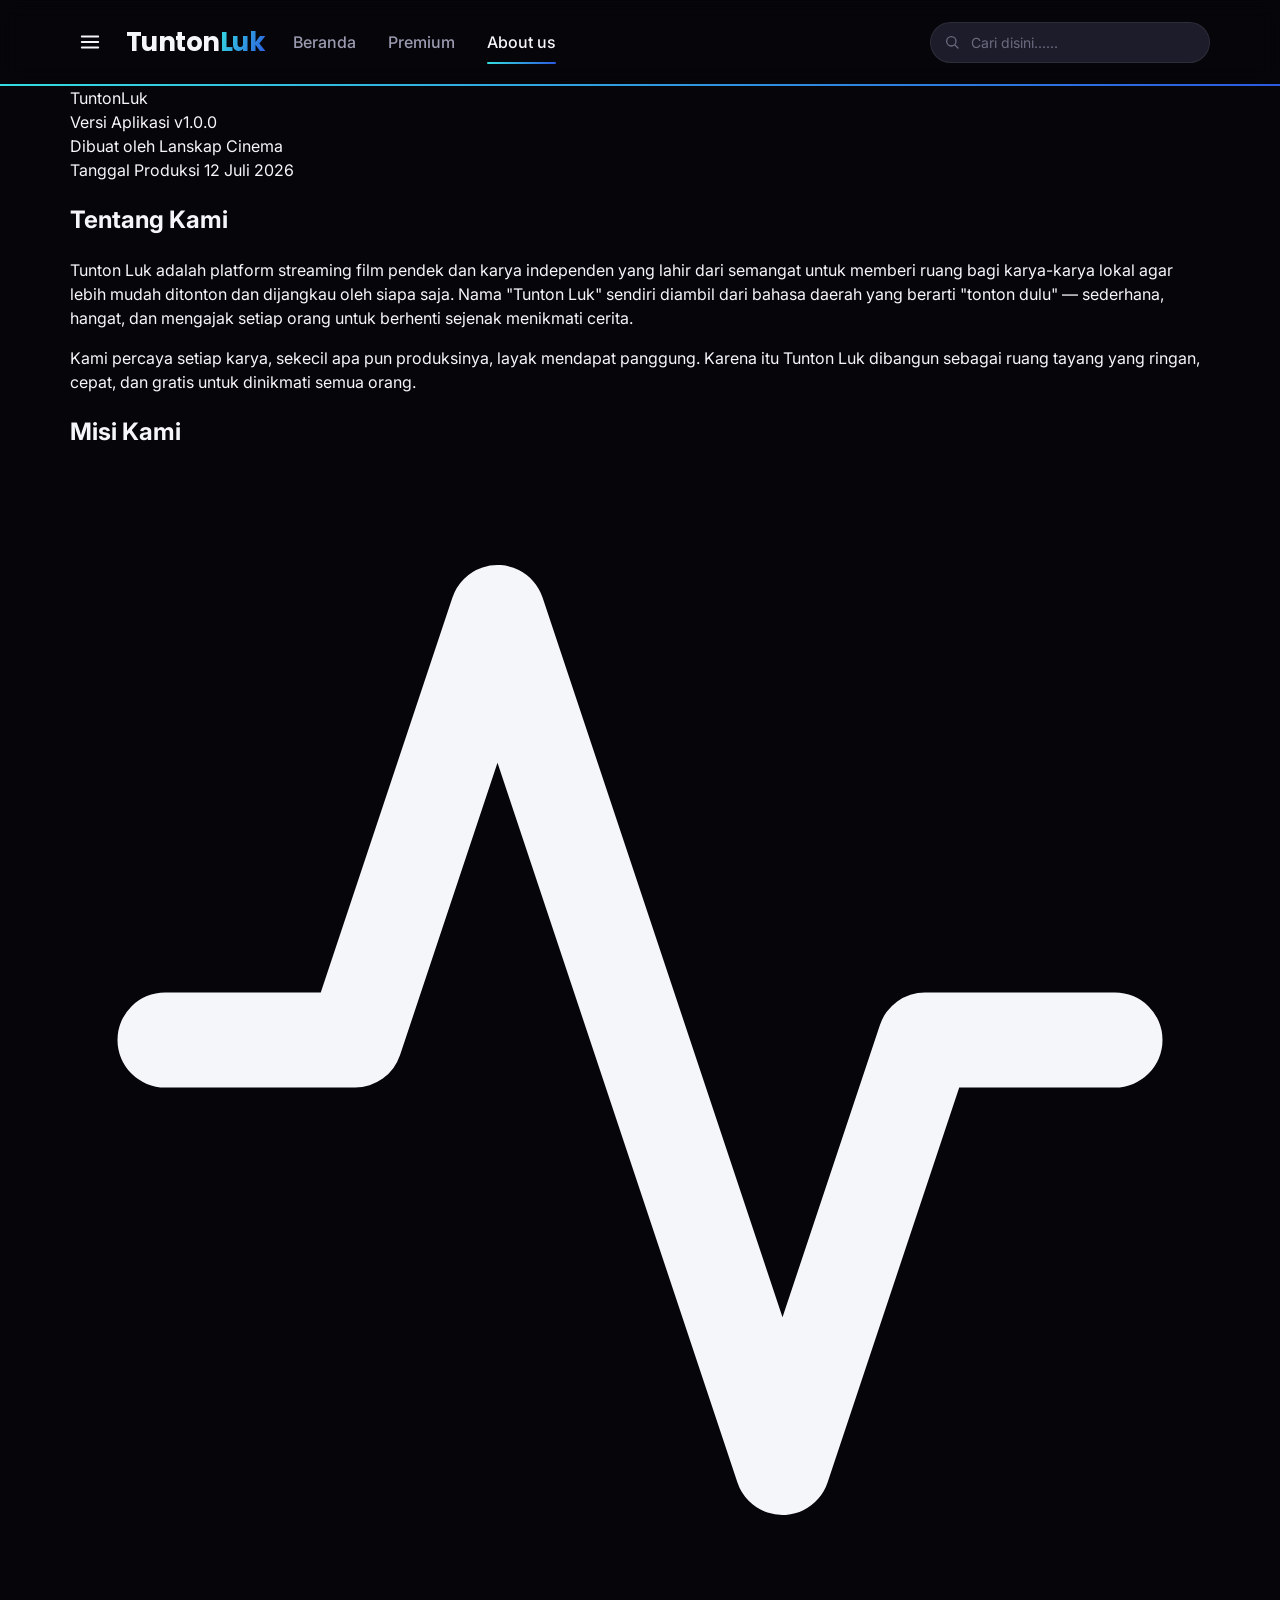
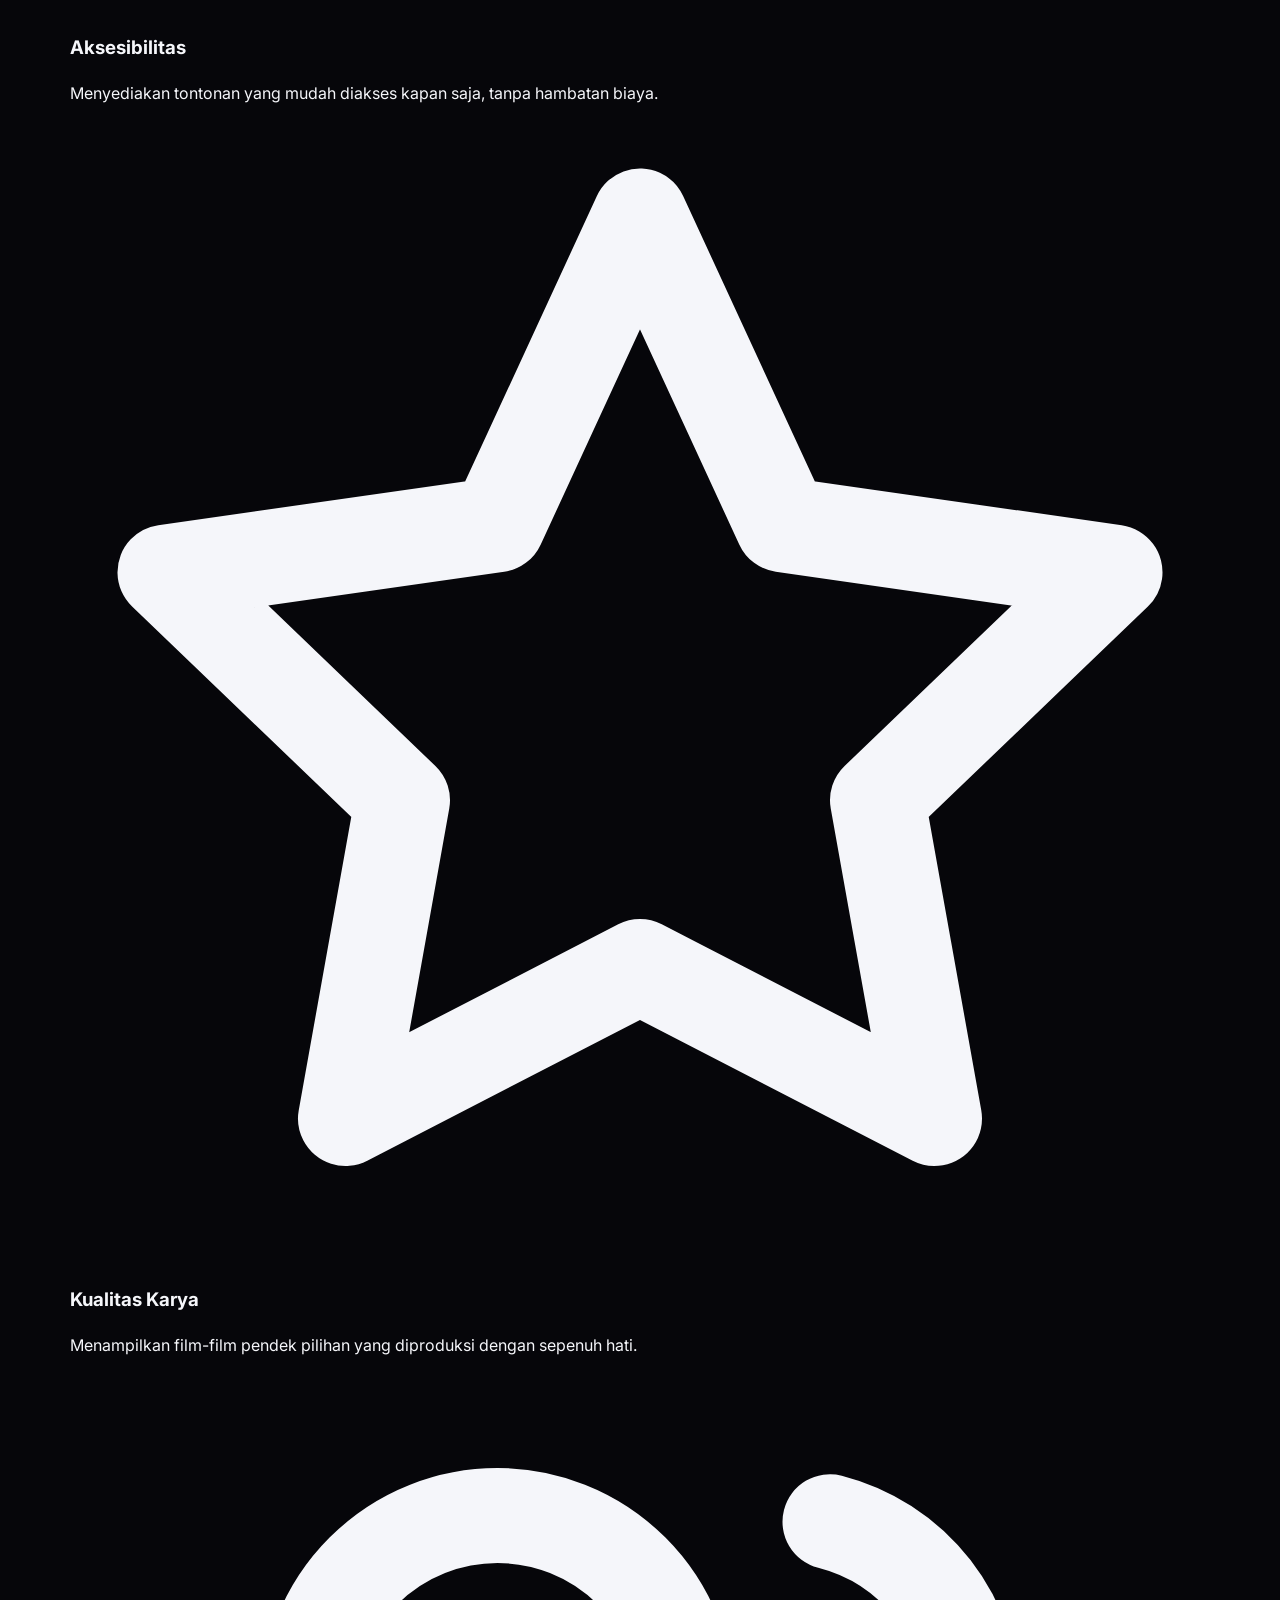
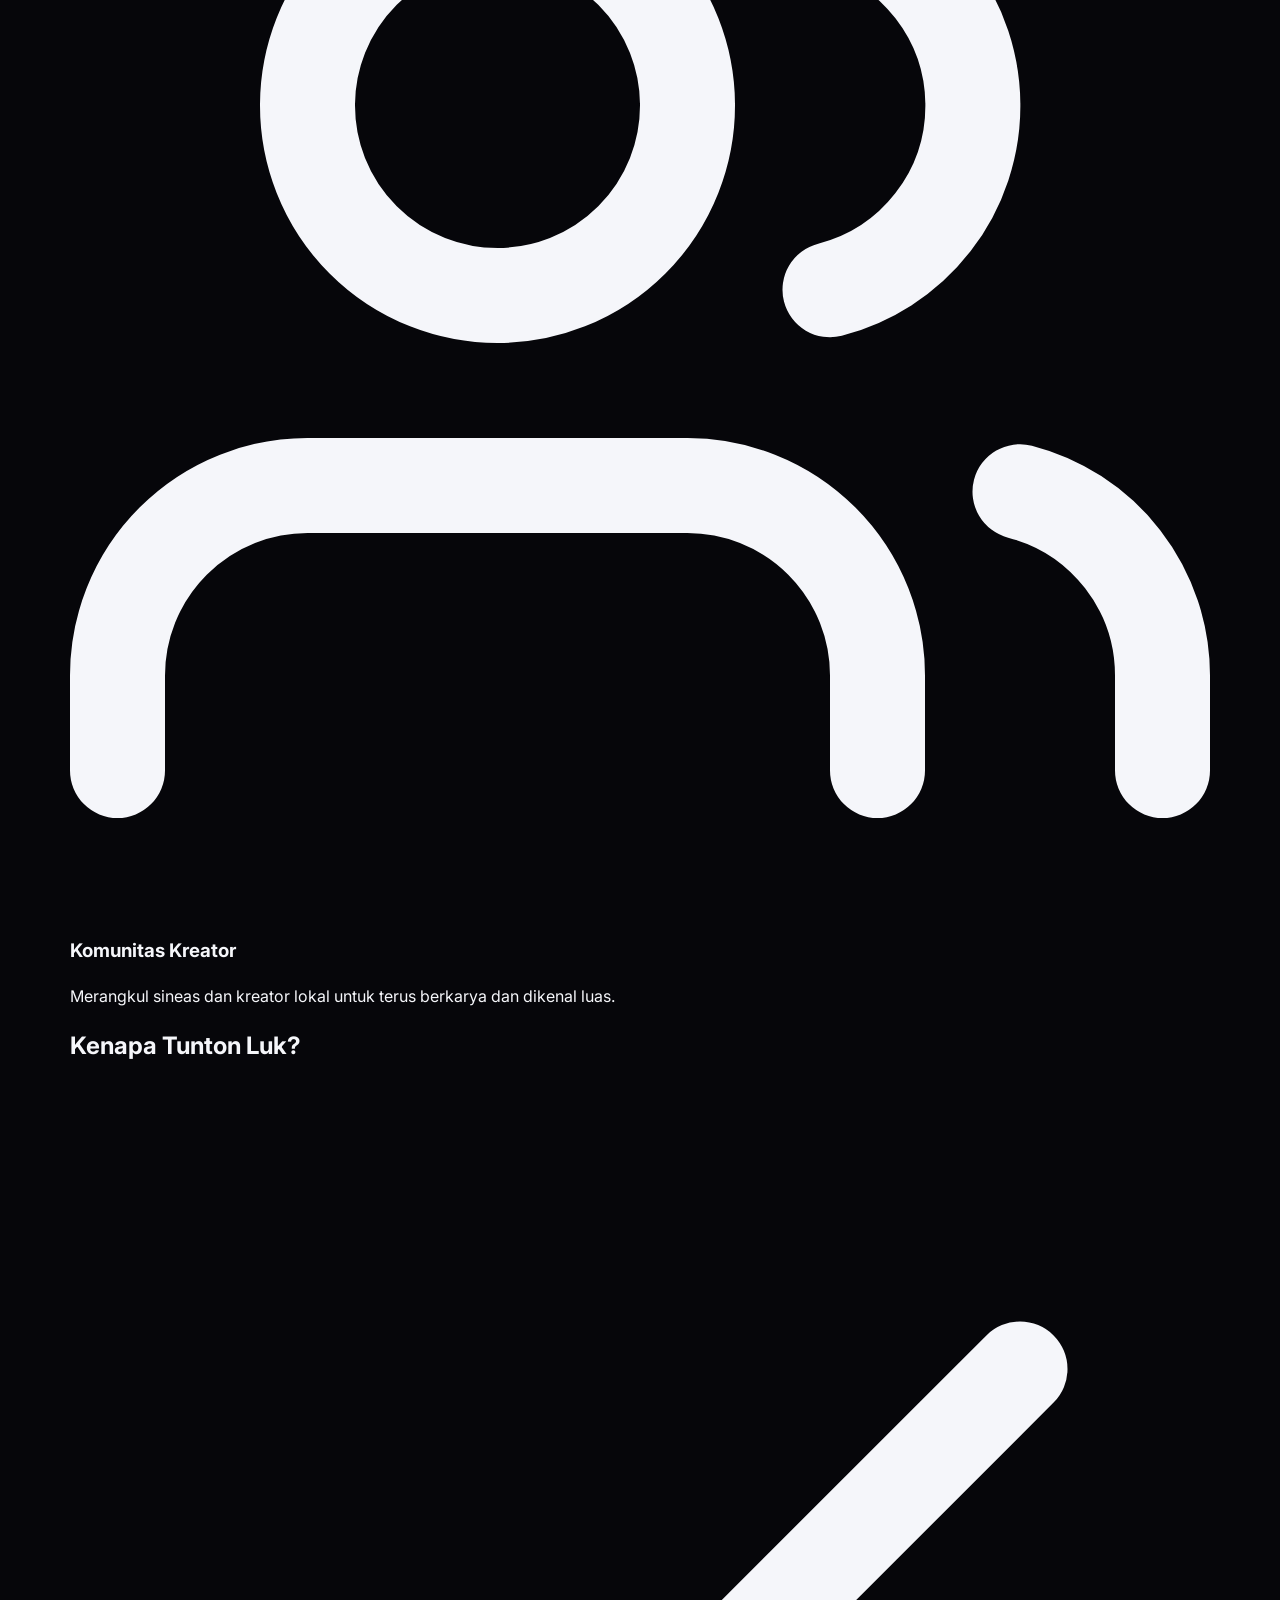
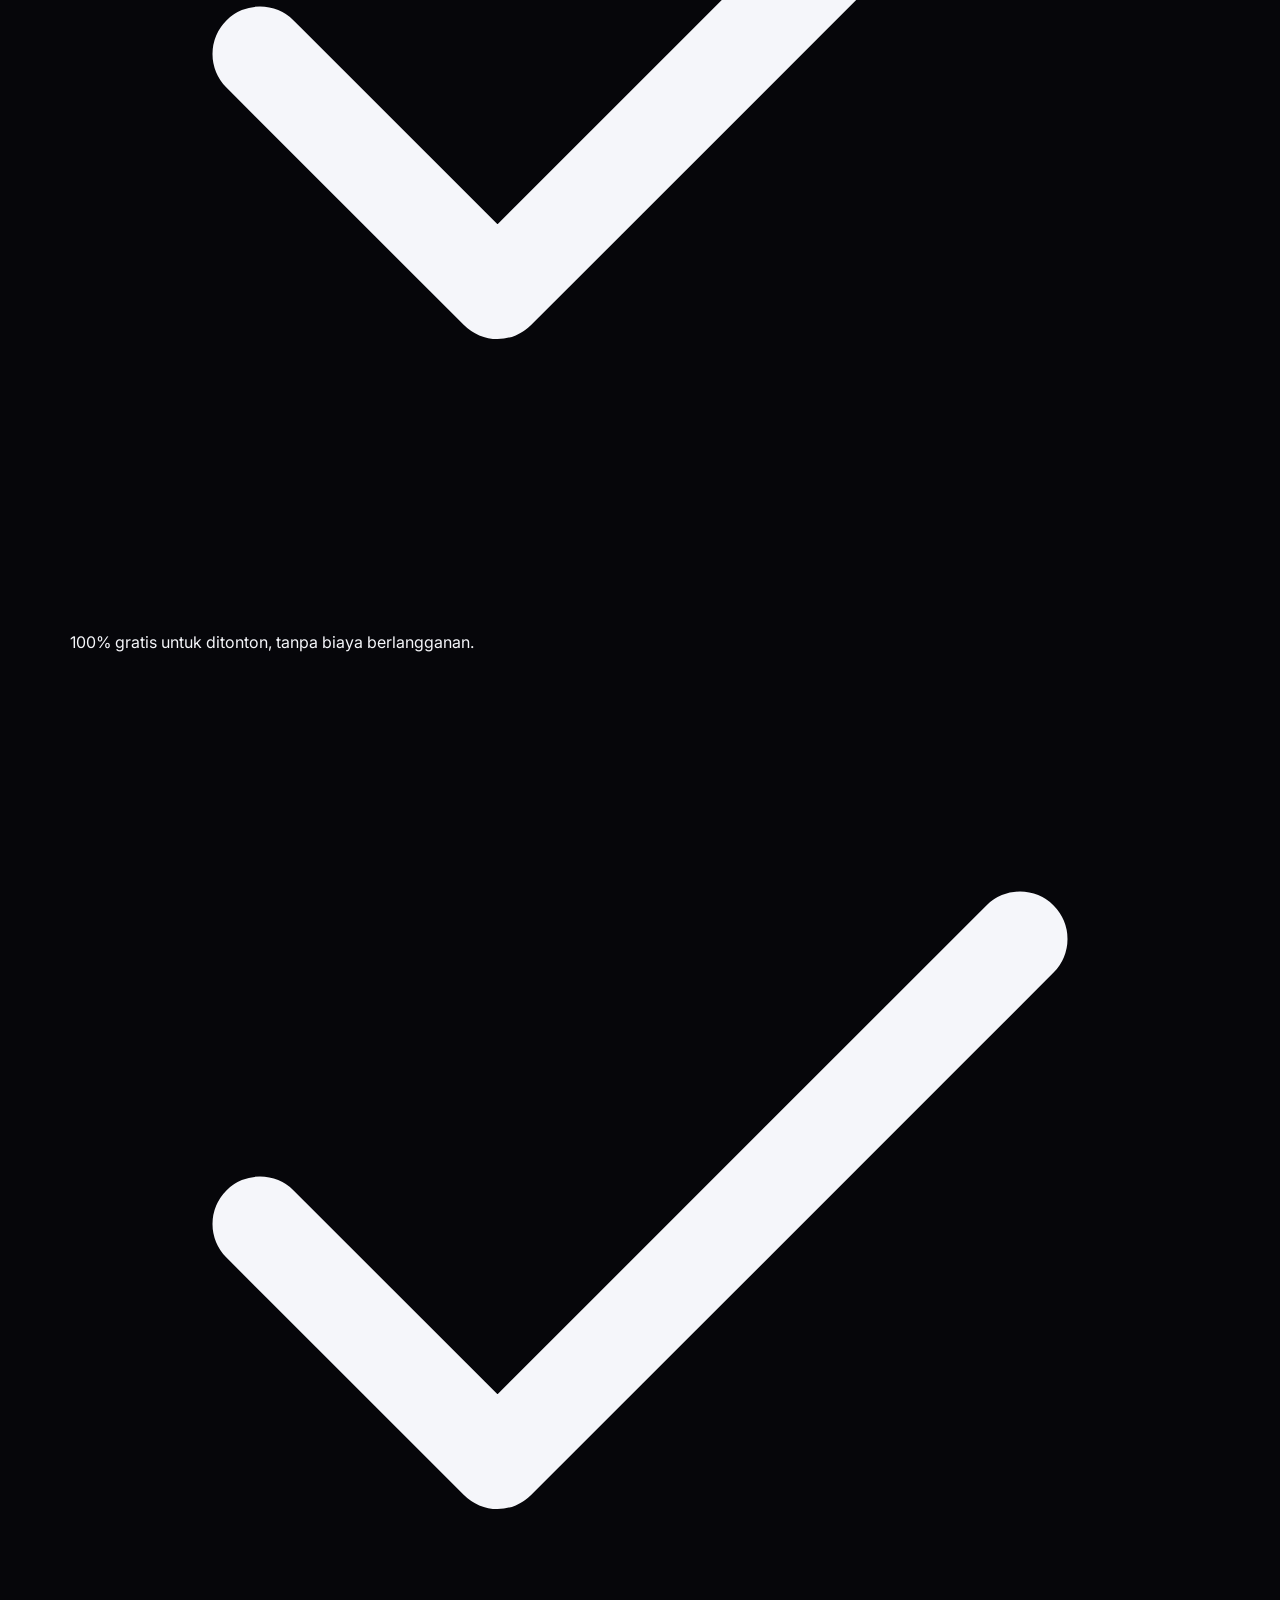
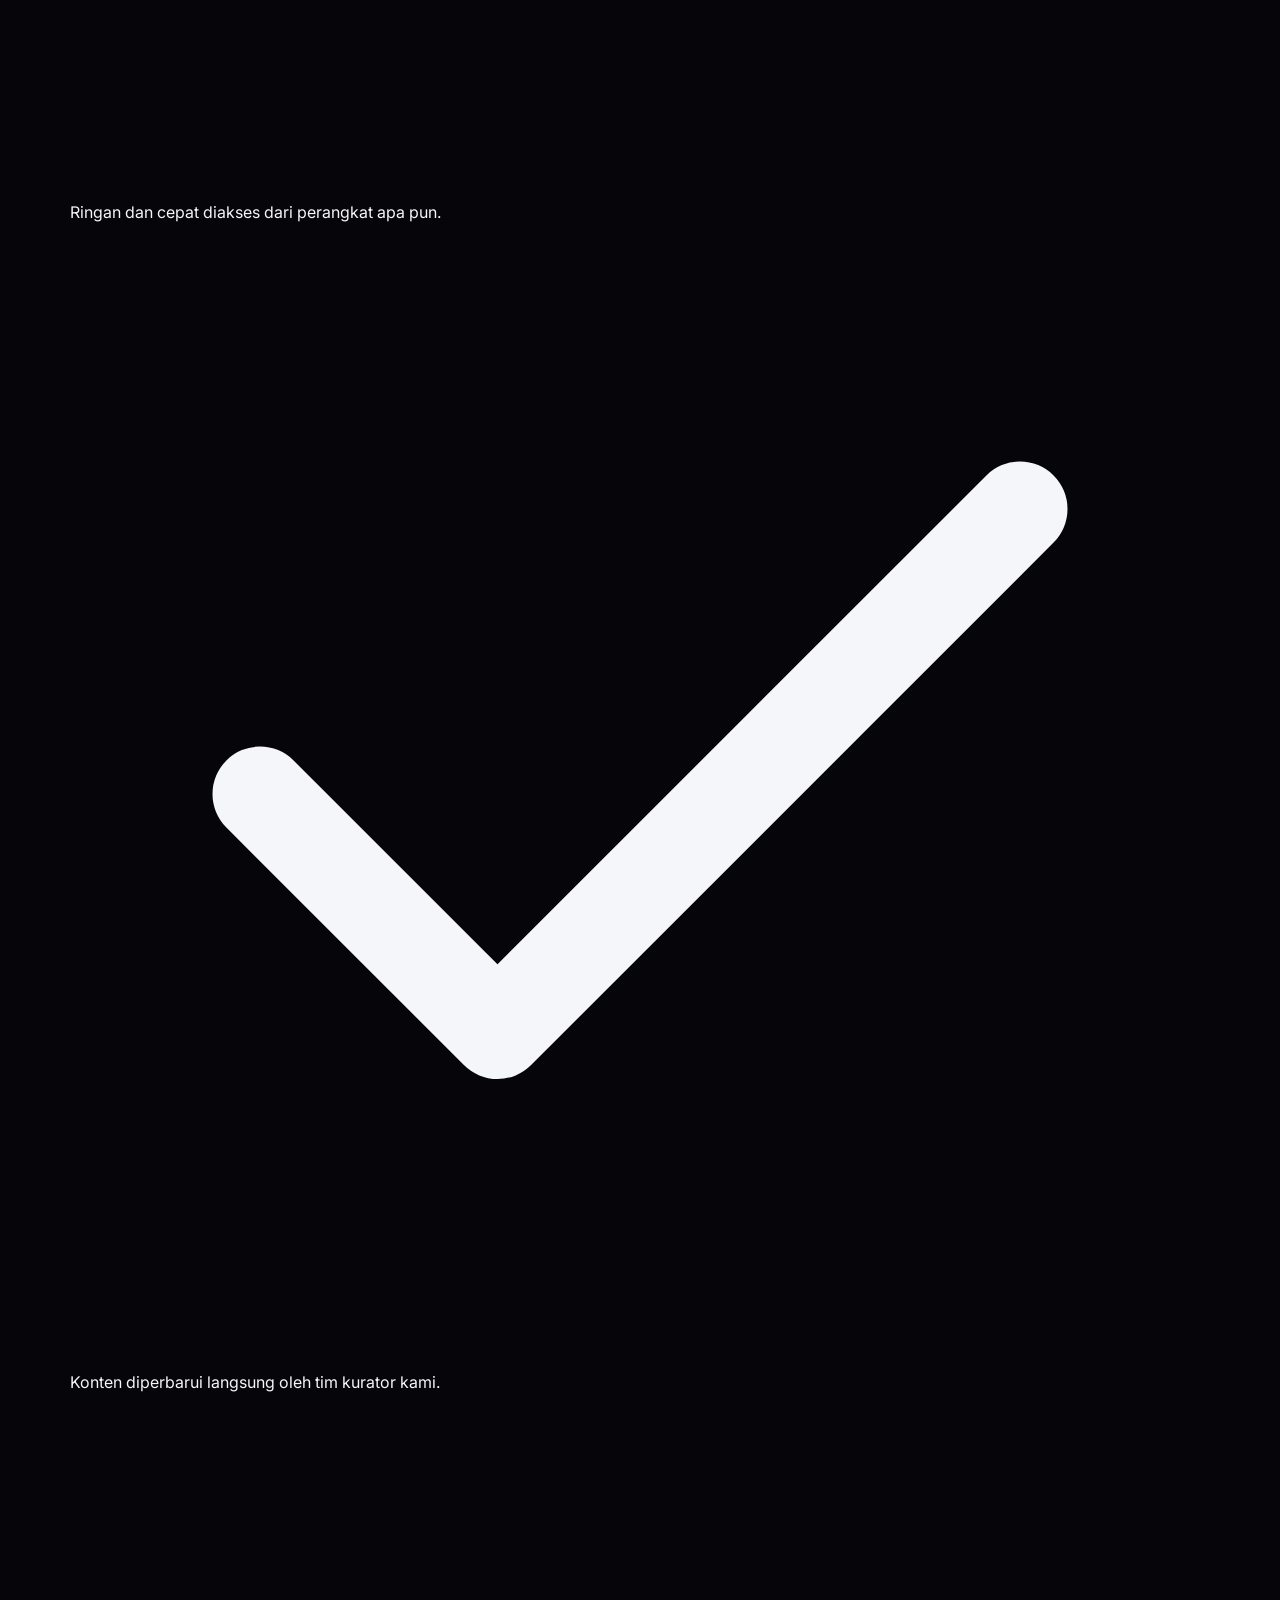
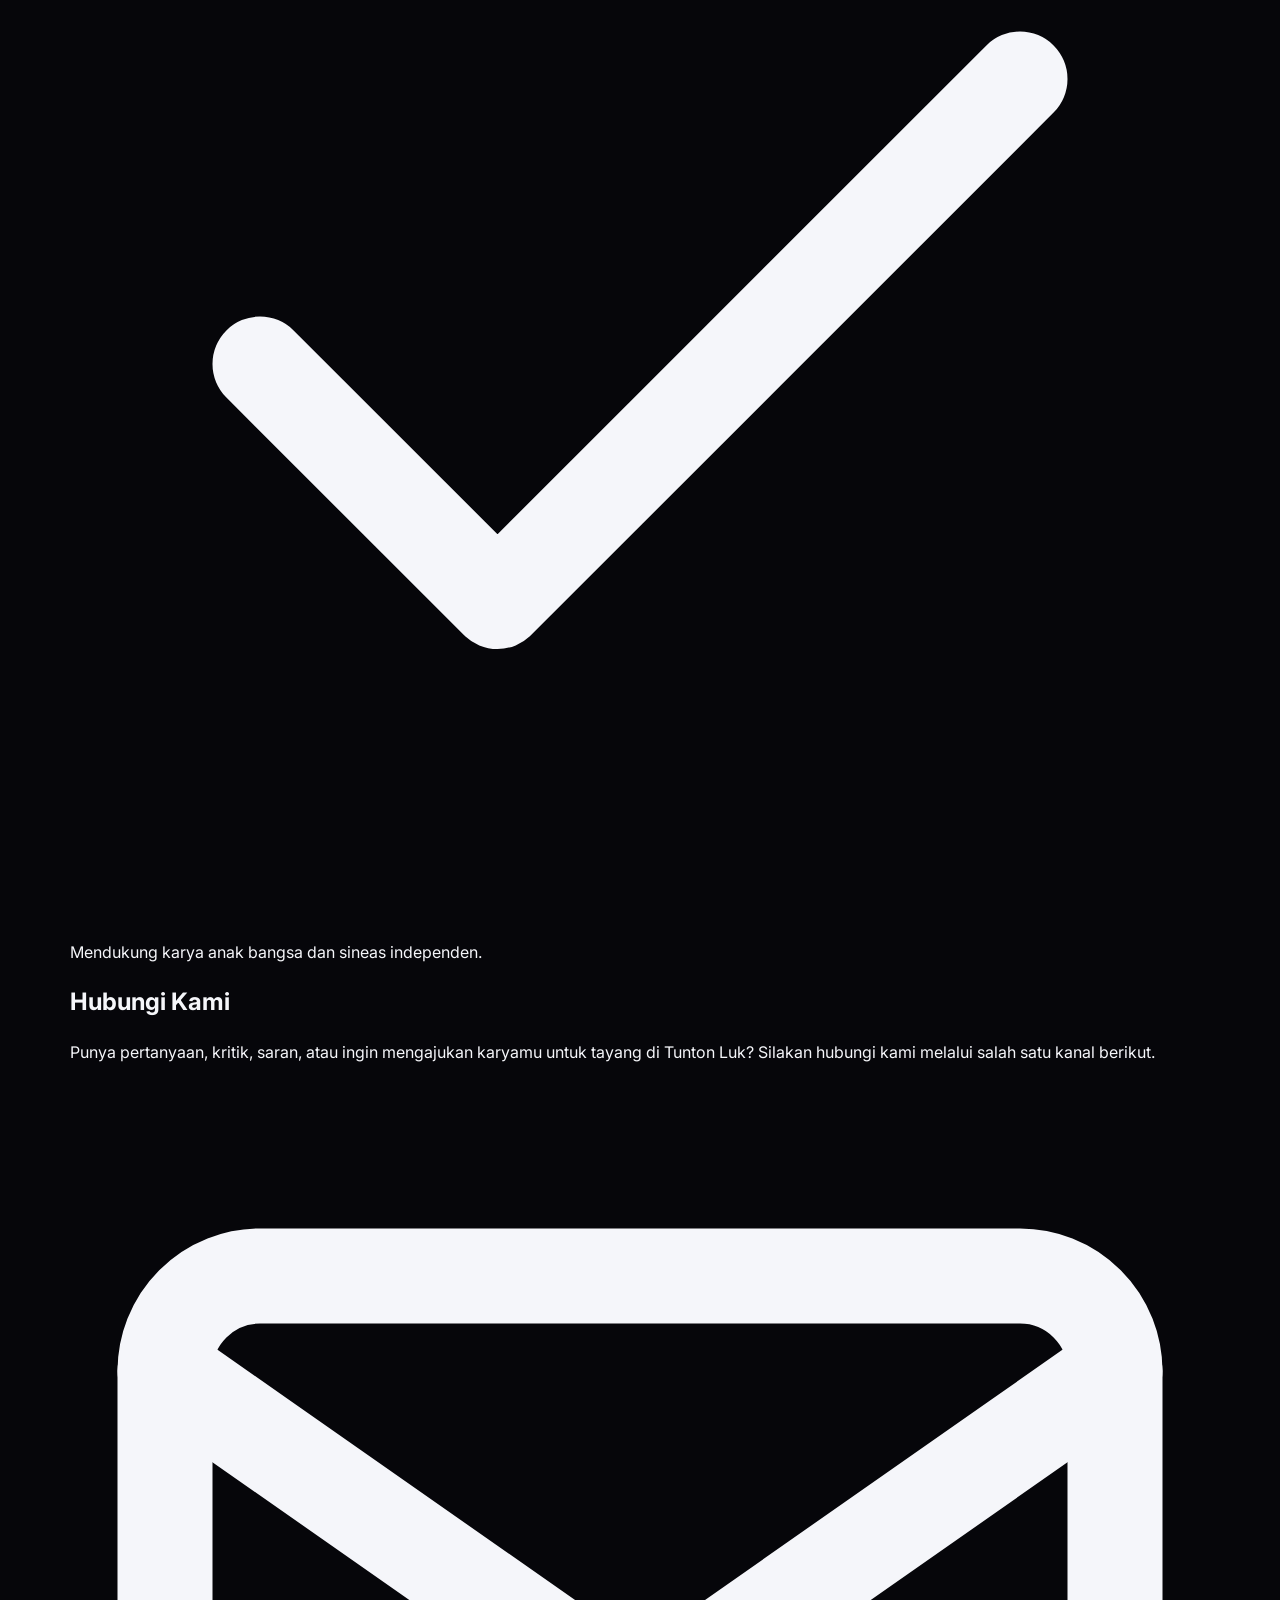
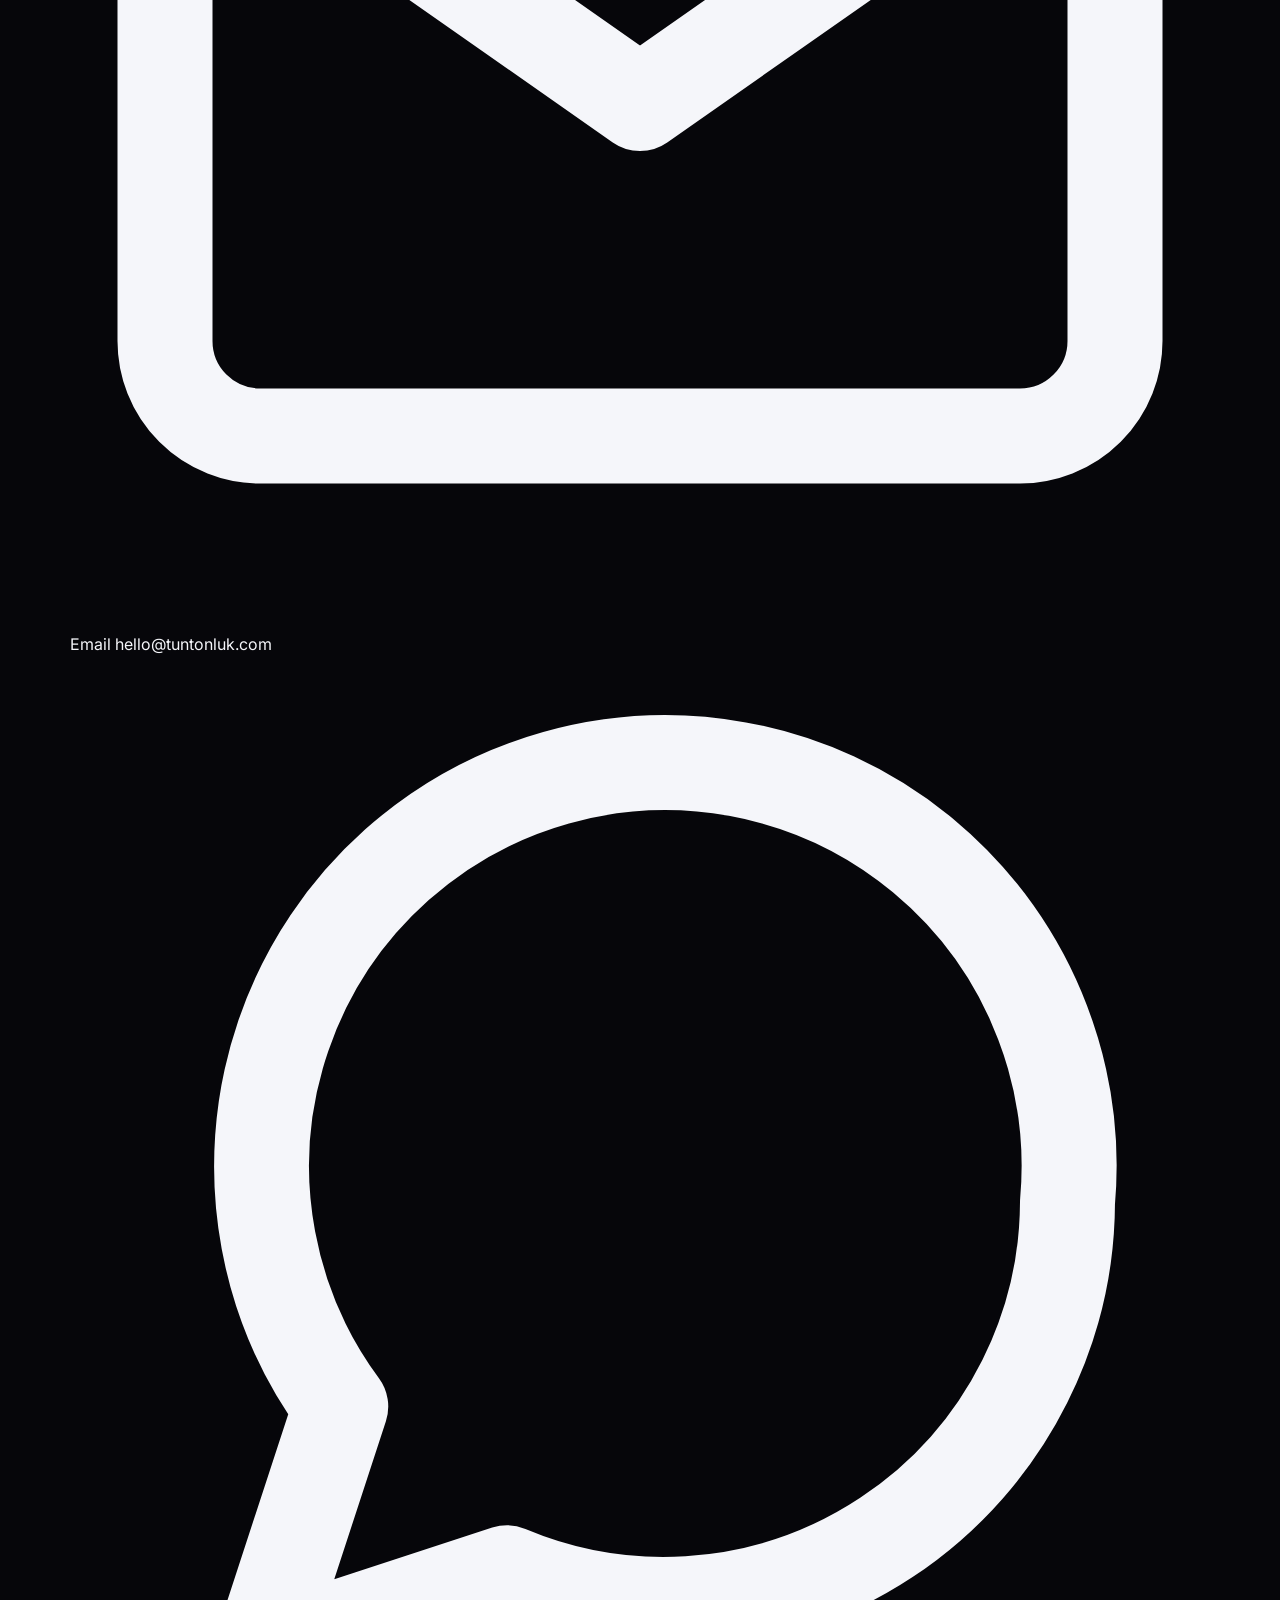
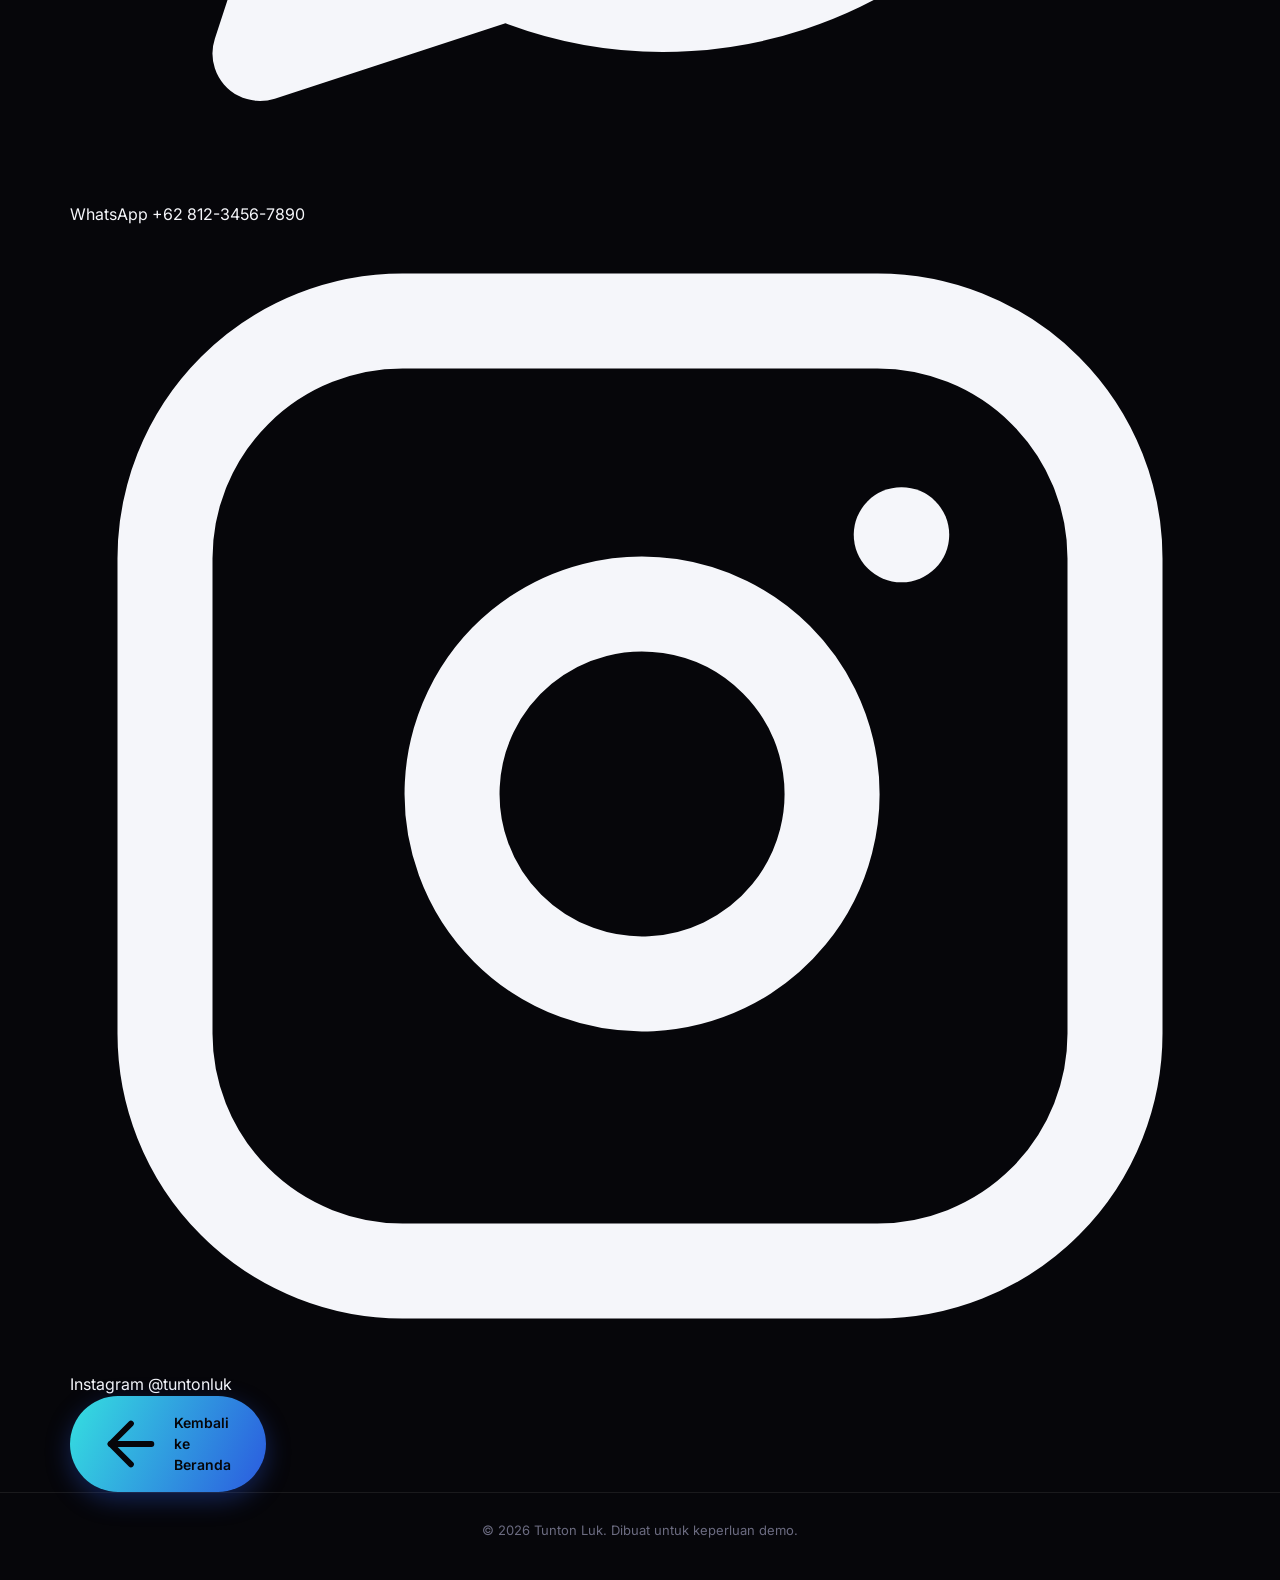
==== about.html @ 817d6cea "Create about.html" ====
<!DOCTYPE html>
<html lang="id">
<head>
<meta charset="UTF-8" />
<meta name="viewport" content="width=device-width, initial-scale=1.0" />
<title>About Us — Tunton Luk</title>
<meta name="description" content="Tunton Luk, platform streaming film. Tonton film favoritmu kapan saja." />
<link rel="preconnect" href="https://fonts.googleapis.com">
<link href="https://fonts.googleapis.com/css2?family=Poppins:wght@600;700;800&family=Inter:wght@400;500;600&display=swap" rel="stylesheet">
<link rel="stylesheet" href="css/style.css" />
</head>
<body>

  <!-- ===================== HEADER ===================== -->
  <header class="site-header">
    <div class="container header-inner">
      <button class="hamburger-btn" id="hamburgerBtn" aria-label="Buka menu">
        <svg viewBox="0 0 24 24" fill="none" stroke="currentColor" stroke-width="2" stroke-linecap="round"><line x1="3" y1="6" x2="21" y2="6"/><line x1="3" y1="12" x2="21" y2="12"/><line x1="3" y1="18" x2="21" y2="18"/></svg>
      </button>

      <a href="index.html" class="logo">Tunton<span class="accent">Luk</span></a>

      <nav class="nav-desktop">
        <a href="index.html">Beranda</a>
        <a href="#">Premium</a>
        <a href="about.html" class="active">About us</a>
      </nav>

      <div class="search-desktop">
        <div class="search-box">
          <svg viewBox="0 0 24 24" fill="none" stroke="currentColor" stroke-width="2" stroke-linecap="round" stroke-linejoin="round"><circle cx="11" cy="11" r="7"/><line x1="21" y1="21" x2="16.65" y2="16.65"/></svg>
          <input type="text" id="searchDesktop" placeholder="Cari disini......" />
        </div>
      </div>
    </div>
  </header>

  <!-- ===================== DRAWER MENU ===================== -->
  <div class="drawer-overlay" id="drawerOverlay"></div>
  <aside class="drawer" id="drawer">
    <div class="drawer-header">
      <span class="logo">Tunton<span class="accent">Luk</span></span>
      <button class="drawer-close" id="drawerClose" aria-label="Tutup menu">
        <svg viewBox="0 0 24 24" fill="none" stroke="currentColor" stroke-width="2" stroke-linecap="round"><line x1="18" y1="6" x2="6" y2="18"/><line x1="6" y1="6" x2="18" y2="18"/></svg>
      </button>
    </div>
    <nav>
      <a href="index.html">
        <svg viewBox="0 0 24 24" fill="none" stroke="currentColor" stroke-width="2" stroke-linecap="round" stroke-linejoin="round"><path d="M3 9.5 12 3l9 6.5"/><path d="M5 10v10h14V10"/></svg>
        Beranda
      </a>
      <a href="#">
        <svg viewBox="0 0 24 24" fill="none" stroke="currentColor" stroke-width="2" stroke-linecap="round" stroke-linejoin="round"><path d="M12 2 15 8 22 9 17 14 18 21 12 17.5 6 21 7 14 2 9 9 8 12 2Z"/></svg>
        Premium
      </a>
      <a href="about.html" class="active">
        <svg viewBox="0 0 24 24" fill="none" stroke="currentColor" stroke-width="2" stroke-linecap="round" stroke-linejoin="round"><circle cx="12" cy="12" r="9"/><line x1="12" y1="16" x2="12" y2="11"/><line x1="12" y1="8" x2="12" y2="8"/></svg>
        About us
      </a>
    </nav>
    <div class="drawer-divider"></div>
    <nav>
      <a href="admin.html" class="admin-link">
        <svg viewBox="0 0 24 24" fill="none" stroke="currentColor" stroke-width="2" stroke-linecap="round" stroke-linejoin="round"><circle cx="12" cy="12" r="3"/><path d="M19.4 15a1.65 1.65 0 0 0 .33 1.82l.06.06a2 2 0 1 1-2.83 2.83l-.06-.06a1.65 1.65 0 0 0-1.82-.33 1.65 1.65 0 0 0-1 1.51V21a2 2 0 1 1-4 0v-.09A1.65 1.65 0 0 0 9 19.4a1.65 1.65 0 0 0-1.82.33l-.06.06a2 2 0 1 1-2.83-2.83l.06-.06A1.65 1.65 0 0 0 4.6 15a1.65 1.65 0 0 0-1.51-1H3a2 2 0 1 1 0-4h.09A1.65 1.65 0 0 0 4.6 9a1.65 1.65 0 0 0-.33-1.82l-.06-.06a2 2 0 1 1 2.83-2.83l.06.06A1.65 1.65 0 0 0 9 4.6a1.65 1.65 0 0 0 1-1.51V3a2 2 0 1 1 4 0v.09a1.65 1.65 0 0 0 1 1.51 1.65 1.65 0 0 0 1.82-.33l.06-.06a2 2 0 1 1 2.83 2.83l-.06.06A1.65 1.65 0 0 0 19.4 9a1.65 1.65 0 0 0 1.51 1H21a2 2 0 1 1 0 4h-.09a1.65 1.65 0 0 0-1.51 1Z"/></svg>
        Admin
      </a>
    </nav>
    <div class="drawer-footer">Tunton Luk &copy; 2026</div>
  </aside>

  <!-- ===================== ABOUT US ===================== -->
  <section class="about-section container">

    <!-- Info card: nama web, versi, pembuat, tanggal produksi -->
    <div class="about-info-card">
      <div class="about-info-logo">Tunton<span class="accent">Luk</span></div>
      <div class="about-info-grid">
        <div class="about-info-item">
          <span class="about-info-label">Versi Aplikasi</span>
          <span class="about-info-value">v1.0.0</span>
        </div>
        <div class="about-info-item">
          <span class="about-info-label">Dibuat oleh</span>
          <span class="about-info-value">Lanskap Cinema</span>
        </div>
        <div class="about-info-item">
          <span class="about-info-label">Tanggal Produksi</span>
          <span class="about-info-value">12 Juli 2026</span>
        </div>
      </div>
    </div>

    <!-- Tentang kami -->
    <div class="about-block">
      <h2 class="about-heading">Tentang Kami</h2>
      <p class="about-text">
        Tunton Luk adalah platform streaming film pendek dan karya independen yang lahir dari
        semangat untuk memberi ruang bagi karya-karya lokal agar lebih mudah ditonton dan
        dijangkau oleh siapa saja. Nama "Tunton Luk" sendiri diambil dari bahasa daerah yang
        berarti "tonton dulu" — sederhana, hangat, dan mengajak setiap orang untuk berhenti
        sejenak menikmati cerita.
      </p>
      <p class="about-text">
        Kami percaya setiap karya, sekecil apa pun produksinya, layak mendapat panggung.
        Karena itu Tunton Luk dibangun sebagai ruang tayang yang ringan, cepat, dan gratis
        untuk dinikmati semua orang.
      </p>
    </div>

    <!-- Misi -->
    <div class="about-block">
      <h2 class="about-heading">Misi Kami</h2>
      <div class="about-value-grid">
        <div class="value-card">
          <div class="value-icon">
            <svg viewBox="0 0 24 24" fill="none" stroke="currentColor" stroke-width="2" stroke-linecap="round" stroke-linejoin="round"><path d="M22 12h-4l-3 9L9 3l-3 9H2"/></svg>
          </div>
          <h3>Aksesibilitas</h3>
          <p>Menyediakan tontonan yang mudah diakses kapan saja, tanpa hambatan biaya.</p>
        </div>
        <div class="value-card">
          <div class="value-icon">
            <svg viewBox="0 0 24 24" fill="none" stroke="currentColor" stroke-width="2" stroke-linecap="round" stroke-linejoin="round"><path d="M12 2 15 8.5 22 9.5 17 14.3 18.2 21 12 17.8 5.8 21 7 14.3 2 9.5 9 8.5Z"/></svg>
          </div>
          <h3>Kualitas Karya</h3>
          <p>Menampilkan film-film pendek pilihan yang diproduksi dengan sepenuh hati.</p>
        </div>
        <div class="value-card">
          <div class="value-icon">
            <svg viewBox="0 0 24 24" fill="none" stroke="currentColor" stroke-width="2" stroke-linecap="round" stroke-linejoin="round"><path d="M17 21v-2a4 4 0 0 0-4-4H5a4 4 0 0 0-4 4v2"/><circle cx="9" cy="7" r="4"/><path d="M23 21v-2a4 4 0 0 0-3-3.87"/><path d="M16 3.13a4 4 0 0 1 0 7.75"/></svg>
          </div>
          <h3>Komunitas Kreator</h3>
          <p>Merangkul sineas dan kreator lokal untuk terus berkarya dan dikenal luas.</p>
        </div>
      </div>
    </div>

    <!-- Kenapa memilih kami -->
    <div class="about-block">
      <h2 class="about-heading">Kenapa Tunton Luk?</h2>
      <div class="about-feature-list">
        <div class="feature-row">
          <svg viewBox="0 0 24 24" fill="none" stroke="currentColor" stroke-width="2" stroke-linecap="round" stroke-linejoin="round"><polyline points="20 6 9 17 4 12"/></svg>
          <span>100% gratis untuk ditonton, tanpa biaya berlangganan.</span>
        </div>
        <div class="feature-row">
          <svg viewBox="0 0 24 24" fill="none" stroke="currentColor" stroke-width="2" stroke-linecap="round" stroke-linejoin="round"><polyline points="20 6 9 17 4 12"/></svg>
          <span>Ringan dan cepat diakses dari perangkat apa pun.</span>
        </div>
        <div class="feature-row">
          <svg viewBox="0 0 24 24" fill="none" stroke="currentColor" stroke-width="2" stroke-linecap="round" stroke-linejoin="round"><polyline points="20 6 9 17 4 12"/></svg>
          <span>Konten diperbarui langsung oleh tim kurator kami.</span>
        </div>
        <div class="feature-row">
          <svg viewBox="0 0 24 24" fill="none" stroke="currentColor" stroke-width="2" stroke-linecap="round" stroke-linejoin="round"><polyline points="20 6 9 17 4 12"/></svg>
          <span>Mendukung karya anak bangsa dan sineas independen.</span>
        </div>
      </div>
    </div>

    <!-- Contact person -->
    <div class="about-block">
      <h2 class="about-heading">Hubungi Kami</h2>
      <p class="about-text" style="margin-bottom:22px;">
        Punya pertanyaan, kritik, saran, atau ingin mengajukan karyamu untuk tayang di
        Tunton Luk? Silakan hubungi kami melalui salah satu kanal berikut.
      </p>
      <div class="contact-grid">
        <a href="mailto:hello@tuntonluk.com" class="contact-card">
          <div class="contact-icon">
            <svg viewBox="0 0 24 24" fill="none" stroke="currentColor" stroke-width="2" stroke-linecap="round" stroke-linejoin="round"><path d="M4 4h16v16H4z" opacity="0"/><path d="M22 6 12 13 2 6"/><rect x="2" y="4" width="20" height="16" rx="2"/></svg>
          </div>
          <div>
            <span class="contact-label">Email</span>
            <span class="contact-value">hello@tuntonluk.com</span>
          </div>
        </a>
        <a href="https://wa.me/6281234567890" target="_blank" rel="noopener" class="contact-card">
          <div class="contact-icon">
            <svg viewBox="0 0 24 24" fill="none" stroke="currentColor" stroke-width="2" stroke-linecap="round" stroke-linejoin="round"><path d="M21 11.5a8.5 8.5 0 0 1-11.8 7.8L4 21l1.7-5.2A8.5 8.5 0 1 1 21 11.5Z"/></svg>
          </div>
          <div>
            <span class="contact-label">WhatsApp</span>
            <span class="contact-value">+62 812-3456-7890</span>
          </div>
        </a>
        <a href="https://instagram.com/tuntonluk" target="_blank" rel="noopener" class="contact-card">
          <div class="contact-icon">
            <svg viewBox="0 0 24 24" fill="none" stroke="currentColor" stroke-width="2" stroke-linecap="round" stroke-linejoin="round"><rect x="2" y="2" width="20" height="20" rx="5"/><path d="M16 11.37A4 4 0 1 1 12.63 8 4 4 0 0 1 16 11.37Z"/><line x1="17.5" y1="6.5" x2="17.51" y2="6.5"/></svg>
          </div>
          <div>
            <span class="contact-label">Instagram</span>
            <span class="contact-value">@tuntonluk</span>
          </div>
        </a>
      </div>
    </div>

    <div class="about-back-cta">
      <a href="index.html" class="btn-gradient" style="display:inline-flex;">
        <svg viewBox="0 0 24 24" fill="none" stroke="currentColor" stroke-width="2" stroke-linecap="round" stroke-linejoin="round"><line x1="19" y1="12" x2="5" y2="12"/><polyline points="12 19 5 12 12 5"/></svg>
        Kembali ke Beranda
      </a>
    </div>

  </section>

  <footer class="site-footer">
    <div class="container">&copy; 2026 Tunton Luk. Dibuat untuk keperluan demo.</div>
  </footer>

  <script>
    document.getElementById("hamburgerBtn")?.addEventListener("click", () => {
      document.getElementById("drawer")?.classList.add("open");
      document.getElementById("drawerOverlay")?.classList.add("open");
    });
    document.getElementById("drawerClose")?.addEventListener("click", () => {
      document.getElementById("drawer")?.classList.remove("open");
      document.getElementById("drawerOverlay")?.classList.remove("open");
    });
    document.getElementById("drawerOverlay")?.addEventListener("click", () => {
      document.getElementById("drawer")?.classList.remove("open");
      document.getElementById("drawerOverlay")?.classList.remove("open");
    });
  </script>
</body>
</html>
---- css/style.css ----
/* =========================================================
   Tunton Luk — Design tokens
   ========================================================= */
:root {
  --bg: #06060a;
  --bg-soft: #0c0c14;
  --surface: #141420;
  --surface-2: #1c1c2a;
  --border: rgba(255, 255, 255, 0.08);
  --text-primary: #f5f6fa;
  --text-secondary: #9a9ab0;
  --text-muted: #6b6b80;

  --cyan: #35e0e0;
  --blue: #2b5adf;
  --gradient: linear-gradient(115deg, var(--cyan) 0%, var(--blue) 100%);
  --gradient-soft: linear-gradient(115deg, rgba(53, 224, 224, 0.15), rgba(43, 90, 223, 0.15));

  --radius-lg: 20px;
  --radius-md: 14px;
  --radius-sm: 10px;

  --shadow-glow: 0 0 40px rgba(43, 90, 223, 0.25);
  --container: 1180px;

  --font-display: "Poppins", "Segoe UI", sans-serif;
  --font-body: "Inter", "Segoe UI", sans-serif;
}

* {
  box-sizing: border-box;
}

html {
  scroll-behavior: smooth;
}

body {
  margin: 0;
  background: var(--bg);
  color: var(--text-primary);
  font-family: var(--font-body);
  -webkit-font-smoothing: antialiased;
  line-height: 1.5;
}

a {
  color: inherit;
  text-decoration: none;
}

button {
  font-family: inherit;
  cursor: pointer;
  border: none;
}

img {
  display: block;
  max-width: 100%;
}

:focus-visible {
  outline: 2px solid var(--cyan);
  outline-offset: 2px;
}

.container {
  width: 100%;
  max-width: var(--container);
  margin: 0 auto;
  padding: 0 20px;
}

/* =========================================================
   Header
   ========================================================= */
.site-header {
  position: sticky;
  top: 0;
  z-index: 100;
  background: rgba(6, 6, 10, 0.9);
  backdrop-filter: blur(10px);
  border-bottom: 2px solid transparent;
  border-image: var(--gradient);
  border-image-slice: 1;
}

.header-inner {
  display: flex;
  align-items: center;
  gap: 16px;
  height: 72px;
}

.hamburger-btn {
  background: transparent;
  width: 40px;
  height: 40px;
  display: flex;
  align-items: center;
  justify-content: center;
  border-radius: var(--radius-sm);
  color: var(--text-primary);
  flex-shrink: 0;
  transition: background 0.2s ease;
}

.hamburger-btn:hover {
  background: var(--surface);
}

.hamburger-btn svg {
  width: 22px;
  height: 22px;
}

.logo {
  font-family: var(--font-display);
  font-weight: 700;
  font-size: 24px;
  letter-spacing: -0.02em;
  white-space: nowrap;
  flex-shrink: 0;
}

.logo .accent {
  background: var(--gradient);
  -webkit-background-clip: text;
  background-clip: text;
  color: transparent;
}

.nav-desktop {
  display: none;
  align-items: center;
  gap: 32px;
  margin-left: 12px;
  font-weight: 500;
  color: var(--text-secondary);
}

.nav-desktop a {
  position: relative;
  padding: 4px 0;
  transition: color 0.2s ease;
}

.nav-desktop a:hover,
.nav-desktop a.active {
  color: var(--text-primary);
}

.nav-desktop a.active::after {
  content: "";
  position: absolute;
  left: 0;
  right: 0;
  bottom: -6px;
  height: 2px;
  background: var(--gradient);
  border-radius: 2px;
}

.search-box {
  position: relative;
  display: flex;
  align-items: center;
}

.search-box input {
  width: 100%;
  background: var(--surface-2);
  border: 1px solid var(--border);
  color: var(--text-primary);
  border-radius: 999px;
  padding: 11px 18px 11px 40px;
  font-size: 14px;
  font-family: inherit;
  transition: border-color 0.2s ease;
}

.search-box input::placeholder {
  color: var(--text-muted);
}

.search-box input:focus {
  border-color: var(--cyan);
}

.search-box svg {
  position: absolute;
  left: 14px;
  width: 16px;
  height: 16px;
  color: var(--text-muted);
  pointer-events: none;
}

.search-desktop {
  display: none;
  margin-left: auto;
  width: 280px;
}

/* =========================================================
   Drawer (hamburger side menu)
   ========================================================= */
.drawer-overlay {
  position: fixed;
  inset: 0;
  background: rgba(0, 0, 0, 0.6);
  opacity: 0;
  pointer-events: none;
  transition: opacity 0.25s ease;
  z-index: 199;
}

.drawer-overlay.open {
  opacity: 1;
  pointer-events: auto;
}

.drawer {
  position: fixed;
  top: 0;
  left: 0;
  height: 100%;
  width: min(300px, 82vw);
  background: var(--bg-soft);
  border-right: 1px solid var(--border);
  transform: translateX(-100%);
  transition: transform 0.3s ease;
  z-index: 200;
  display: flex;
  flex-direction: column;
  padding: 24px 0;
}

.drawer.open {
  transform: translateX(0);
}

.drawer-header {
  display: flex;
  align-items: center;
  justify-content: space-between;
  padding: 0 22px 20px;
  border-bottom: 1px solid var(--border);
  margin-bottom: 10px;
}

.drawer-close {
  background: transparent;
  color: var(--text-secondary);
  width: 32px;
  height: 32px;
  border-radius: var(--radius-sm);
}

.drawer-close:hover {
  background: var(--surface);
  color: var(--text-primary);
}

.drawer nav {
  display: flex;
  flex-direction: column;
  gap: 2px;
  padding: 8px;
}

.drawer nav a {
  padding: 13px 16px;
  border-radius: var(--radius-sm);
  color: var(--text-secondary);
  font-weight: 500;
  display: flex;
  align-items: center;
  gap: 12px;
  transition: background 0.2s ease, color 0.2s ease;
}

.drawer nav a svg {
  width: 18px;
  height: 18px;
  flex-shrink: 0;
}

.drawer nav a:hover {
  background: var(--surface);
  color: var(--text-primary);
}

.drawer nav a.admin-link {
  margin-top: auto;
  color: var(--cyan);
}

.drawer-divider {
  margin: 10px 16px;
  border-top: 1px solid var(--border);
}

.drawer-footer {
  margin-top: auto;
  padding: 16px 22px 4px;
  font-size: 12px;
  color: var(--text-muted);
}

/* =========================================================
   Hero
   ========================================================= */
.hero-section {
  padding-top: 24px;
}

.hero {
  position: relative;
  border-radius: var(--radius-lg);
  overflow: hidden;
  min-height: 260px;
  display: flex;
  align-items: flex-end;
  background: var(--surface);
}

.hero-media {
  position: absolute;
  inset: 0;
  background-size: cover;
  background-position: center;
}

.hero-overlay {
  position: absolute;
  inset: 0;
  background: linear-gradient(
    100deg,
    rgba(4, 4, 8, 0.95) 0%,
    rgba(4, 4, 8, 0.6) 45%,
    rgba(4, 4, 8, 0.15) 75%
  );
}

.hero-content {
  position: relative;
  z-index: 2;
  padding: 28px 24px;
  max-width: 640px;
}

.hero-content h1 {
  font-family: var(--font-display);
  font-size: clamp(22px, 4vw, 34px);
  font-weight: 700;
  margin: 0 0 10px;
  letter-spacing: -0.01em;
}

.hero-content p {
  color: #d7d7e2;
  font-size: 14px;
  line-height: 1.6;
  margin: 0 0 20px;
  max-width: 480px;
}

.btn-gradient {
  display: inline-flex;
  align-items: center;
  gap: 8px;
  background: var(--gradient);
  color: #06060a;
  font-weight: 600;
  font-size: 14px;
  padding: 13px 26px;
  border-radius: 999px;
  box-shadow: 0 8px 24px rgba(43, 90, 223, 0.35);
  transition: transform 0.2s ease, box-shadow 0.2s ease;
}

.btn-gradient:hover {
  transform: translateY(-2px);
  box-shadow: 0 12px 30px rgba(43, 90, 223, 0.45);
}

/* =========================================================
   Movies section
   ========================================================= */
.movies-section {
  padding-top: 36px;
  padding-bottom: 60px;
}

.section-title {
  font-family: var(--font-display);
  font-size: 20px;
  font-weight: 600;
  margin: 0 0 16px;
}

.search-inline {
  margin-bottom: 20px;
}

.search-inline .search-box input {
  padding: 13px 18px 13px 42px;
}

.empty-state {
  text-align: center;
  padding: 60px 20px;
  color: var(--text-secondary);
}

.empty-state svg {
  width: 40px;
  height: 40px;
  margin-bottom: 12px;
  color: var(--text-muted);
}

.movies-list {
  display: flex;
  flex-direction: column;
  gap: 22px;
}

.movie-card {
  display: flex;
  gap: 16px;
  background: var(--bg);
}

.movie-card .poster-link {
  flex-shrink: 0;
  width: 132px;
  aspect-ratio: 3/4;
  border-radius: var(--radius-md);
  overflow: hidden;
  background: var(--surface);
}

.movie-card .poster-link img {
  width: 100%;
  height: 100%;
  object-fit: cover;
  transition: transform 0.4s ease;
}

.movie-card:hover .poster-link img {
  transform: scale(1.05);
}

.movie-info {
  flex: 1;
  min-width: 0;
  display: flex;
  flex-direction: column;
}

.movie-title-row {
  display: flex;
  align-items: baseline;
  gap: 10px;
  flex-wrap: wrap;
}

.movie-title-row h3 {
  font-family: var(--font-display);
  font-size: 17px;
  font-weight: 600;
  margin: 0;
}

.movie-rating {
  font-size: 12px;
  color: var(--cyan);
  font-weight: 600;
  display: inline-flex;
  align-items: center;
  gap: 3px;
}

.movie-rating svg {
  width: 12px;
  height: 12px;
}

.movie-author {
  font-size: 13px;
  color: var(--text-secondary);
  margin: 2px 0 8px;
}

.movie-desc {
  font-size: 13px;
  color: var(--text-secondary);
  line-height: 1.55;
  margin: 0 0 14px;
}

.read-more-link {
  color: var(--cyan);
  font-weight: 500;
  white-space: nowrap;
}

.movie-btn {
  align-self: flex-start;
  margin-top: auto;
  background: var(--gradient);
  color: #06060a;
  font-weight: 600;
  font-size: 13px;
  padding: 11px 22px;
  border-radius: var(--radius-sm);
  width: 100%;
  text-align: center;
  transition: opacity 0.2s ease;
}

.movie-btn:hover {
  opacity: 0.9;
}

/* =========================================================
   Footer
   ========================================================= */
.site-footer {
  border-top: 1px solid var(--border);
  padding: 28px 0 40px;
  color: var(--text-muted);
  font-size: 13px;
  text-align: center;
}

/* =========================================================
   Toast
   ========================================================= */
.toast {
  position: fixed;
  bottom: 24px;
  left: 50%;
  transform: translateX(-50%) translateY(20px);
  background: var(--surface-2);
  border: 1px solid var(--border);
  color: var(--text-primary);
  padding: 13px 22px;
  border-radius: var(--radius-sm);
  font-size: 14px;
  opacity: 0;
  pointer-events: none;
  transition: opacity 0.25s ease, transform 0.25s ease;
  z-index: 400;
  box-shadow: 0 10px 30px rgba(0, 0, 0, 0.4);
}

.toast.show {
  opacity: 1;
  transform: translateX(-50%) translateY(0);
}

/* =========================================================
   Desktop breakpoint (matches wide reference layout)
   ========================================================= */
@media (min-width: 900px) {
  .hamburger-btn {
    order: 0;
  }

  .header-inner {
    height: 84px;
  }

  .logo {
    font-size: 26px;
  }

  .nav-desktop {
    display: flex;
  }

  .search-desktop {
    display: block;
  }

  .search-inline {
    display: none;
  }

  .hero {
    min-height: 380px;
  }

  .hero-content {
    padding: 40px 48px;
    max-width: 560px;
  }

  .hero-content p {
    max-width: 500px;
  }

  .movies-list {
    display: grid;
    grid-template-columns: repeat(5, 1fr);
    gap: 24px;
  }

  .movie-card {
    flex-direction: column;
  }

  .movie-card .poster-link {
    width: 100%;
  }

  .movie-desc,
  .movie-btn {
    display: none;
  }

  .movie-title-row h3 {
    font-size: 15px;
  }

  .movie-info {
    margin-top: 12px;
  }
}

@media (min-width: 1280px) {
  .movies-list {
    grid-template-columns: repeat(6, 1fr);
  }
}

/* =========================================================
   Movie detail page
   ========================================================= */
.detail-grid {
  display: grid;
  grid-template-columns: 1fr;
  gap: 28px;
}

.detail-video-wrap {
  position: relative;
  width: 100%;
  aspect-ratio: 16/9;
  background: var(--surface);
  border-radius: var(--radius-lg);
  overflow: hidden;
  border: 1px solid var(--border);
}

.detail-video-wrap .no-video {
  position: absolute;
  inset: 0;
  width: 100%;
  height: 100%;
  border: 0;
}

/* Google Drive menampilkan bar judul + ikon "buka di Drive" di bagian
   paling atas playernya. Kita tidak bisa menghapusnya langsung (beda
   origin dari situs kita), jadi kita geser iframe ke atas dan crop
   bagian yang keluar lewat overflow:hidden pada wrapper-nya. Kontrol
   play/fullscreen di bawah tetap aman karena tinggi iframe kita
   tambahkan sejumlah yang sama dengan pergeserannya. */
.detail-video-wrap iframe {
  position: absolute;
  top: -48px;
  left: 0;
  width: 100%;
  height: calc(100% + 48px);
  border: 0;
}

.detail-video-wrap .no-video {
  display: flex;
  flex-direction: column;
  align-items: center;
  justify-content: center;
  gap: 10px;
  color: var(--text-secondary);
  background-size: cover;
  background-position: center;
}

.detail-video-wrap .no-video::before {
  content: "";
  position: absolute;
  inset: 0;
  background: rgba(6, 6, 10, 0.55);
  z-index: 0;
}

.detail-video-wrap .no-video span {
  position: relative;
  z-index: 1;
  font-size: 13px;
}

.detail-info h1 {
  font-family: var(--font-display);
  font-size: clamp(24px, 4vw, 32px);
  margin: 0 0 8px;
}

.detail-meta {
  display: flex;
  align-items: center;
  gap: 16px;
  flex-wrap: wrap;
  color: var(--text-secondary);
  font-size: 14px;
  margin-bottom: 18px;
}

.detail-meta .movie-rating {
  font-size: 14px;
}

.detail-desc {
  color: #d7d7e2;
  line-height: 1.7;
  font-size: 15px;
  max-width: 720px;
}

.detail-back-link {
  display: inline-flex;
  align-items: center;
  gap: 6px;
  color: var(--text-secondary);
  font-size: 13px;
  margin-bottom: 18px;
}

.detail-back-link svg {
  width: 14px;
  height: 14px;
}

/* Pilihan episode di halaman detail film */
.episode-list {
  display: flex;
  gap: 8px;
  flex-wrap: wrap;
  margin-top: 14px;
}

.episode-btn {
  padding: 9px 18px;
  font-size: 13px;
  font-weight: 500;
  border-radius: var(--radius-sm);
  border: 1px solid var(--border);
  background: var(--surface);
  color: var(--text-secondary);
  cursor: pointer;
  transition: all 0.15s ease;
}

.episode-btn:hover {
  border-color: var(--cyan);
  color: var(--text);
}

.episode-btn.active {
  background: var(--gradient);
  border-color: transparent;
  color: #06060a;
}

/* Editor daftar episode di panel admin */
.episode-list-editor {
  display: flex;
  flex-direction: column;
  gap: 10px;
}

.episode-row {
  display: flex;
  gap: 8px;
  align-items: center;
}

.episode-row .episode-label {
  flex: 0 0 140px;
}

.episode-row .episode-url {
  flex: 1;
  min-width: 0;
}

.episode-row input {
  padding: 10px 12px;
  font-size: 13px;
  border-radius: var(--radius-sm);
  border: 1px solid var(--border);
  background: var(--surface);
  color: var(--text);
}

.episode-row input:focus {
  border-color: var(--cyan);
}

.episode-row .episode-remove-btn {
  flex-shrink: 0;
}

@media (min-width: 900px) {
  .detail-grid {
    grid-template-columns: 2fr 1fr;
    align-items: start;
  }
}

/* =========================================================
   Admin pages
   ========================================================= */
.admin-body {
  min-height: 100vh;
  background: var(--bg);
}

.admin-login-wrap {
  min-height: 100vh;
  display: flex;
  align-items: center;
  justify-content: center;
  padding: 20px;
}

.admin-login-card {
  width: 100%;
  max-width: 380px;
  background: var(--bg-soft);
  border: 1px solid var(--border);
  border-radius: var(--radius-lg);
  padding: 36px 30px;
}

.admin-login-card .logo {
  display: block;
  text-align: center;
  margin-bottom: 6px;
}

.admin-login-card .subtitle {
  text-align: center;
  color: var(--text-secondary);
  font-size: 13px;
  margin-bottom: 28px;
}

.field {
  margin-bottom: 16px;
}

.field label {
  display: block;
  font-size: 13px;
  color: var(--text-secondary);
  margin-bottom: 6px;
  font-weight: 500;
}

.field input,
.field textarea {
  width: 100%;
  background: var(--surface-2);
  border: 1px solid var(--border);
  color: var(--text-primary);
  border-radius: var(--radius-sm);
  padding: 12px 14px;
  font-size: 14px;
  font-family: inherit;
  transition: border-color 0.2s ease;
}

.field textarea {
  resize: vertical;
  min-height: 80px;
}

.field input:focus,
.field textarea:focus {
  border-color: var(--cyan);
}

.field-hint {
  font-size: 12px;
  color: var(--text-muted);
  margin-top: 5px;
}

.image-source-toggle {
  display: flex;
  gap: 6px;
  margin-bottom: 10px;
}

.image-source-toggle .toggle-btn {
  flex: 1;
  padding: 8px 10px;
  font-size: 13px;
  font-weight: 500;
  border-radius: var(--radius-sm);
  border: 1px solid var(--border);
  background: transparent;
  color: var(--text-secondary);
  cursor: pointer;
  transition: all 0.15s ease;
}

.image-source-toggle .toggle-btn.active {
  background: var(--cyan);
  border-color: var(--cyan);
  color: #06060a;
}

.field-thumb-preview {
  margin-top: 10px;
  width: 100px;
  height: 140px;
  object-fit: cover;
  border-radius: var(--radius-sm);
  border: 1px solid var(--border);
}

.field-error {
  font-size: 13px;
  color: #ff6b6b;
  margin: -4px 0 14px;
  min-height: 16px;
}

.btn-primary {
  width: 100%;
  background: var(--gradient);
  color: #06060a;
  font-weight: 600;
  font-size: 14px;
  padding: 13px;
  border-radius: var(--radius-sm);
  transition: opacity 0.2s ease;
}

.btn-primary:hover {
  opacity: 0.9;
}

.btn-secondary {
  background: var(--surface-2);
  border: 1px solid var(--border);
  color: var(--text-primary);
  font-weight: 500;
  font-size: 14px;
  padding: 12px 18px;
  border-radius: var(--radius-sm);
  transition: background 0.2s ease;
}

.btn-secondary:hover {
  background: var(--surface);
}

.btn-danger {
  background: rgba(255, 107, 107, 0.12);
  color: #ff6b6b;
  font-weight: 500;
  font-size: 13px;
  padding: 8px 14px;
  border-radius: var(--radius-sm);
  transition: background 0.2s ease;
}

.btn-danger:hover {
  background: rgba(255, 107, 107, 0.2);
}

.credential-hint {
  margin-top: 20px;
  font-size: 12px;
  color: var(--text-muted);
  text-align: center;
  border-top: 1px solid var(--border);
  padding-top: 16px;
}

.admin-header {
  position: sticky;
  top: 0;
  z-index: 50;
  background: rgba(6, 6, 10, 0.92);
  backdrop-filter: blur(10px);
  border-bottom: 1px solid var(--border);
}

.admin-header .header-inner {
  justify-content: space-between;
}

.admin-header-right {
  display: flex;
  align-items: center;
  gap: 12px;
  margin-left: auto;
}

.admin-main {
  padding: 32px 0 60px;
}

.admin-section-head {
  display: flex;
  align-items: center;
  justify-content: space-between;
  margin-bottom: 18px;
  gap: 12px;
  flex-wrap: wrap;
}

.admin-section-head h2 {
  font-family: var(--font-display);
  font-size: 19px;
  margin: 0;
}

.panel {
  background: var(--bg-soft);
  border: 1px solid var(--border);
  border-radius: var(--radius-lg);
  padding: 24px;
  margin-bottom: 28px;
}

.panel-title {
  font-family: var(--font-display);
  font-size: 16px;
  font-weight: 600;
  margin: 0 0 18px;
  display: flex;
  align-items: center;
  gap: 8px;
}

.panel-title svg {
  width: 18px;
  height: 18px;
  color: var(--cyan);
}

.hero-editor-grid {
  display: grid;
  grid-template-columns: 1fr;
  gap: 20px;
}

.hero-preview {
  border-radius: var(--radius-md);
  overflow: hidden;
  position: relative;
  min-height: 160px;
  background: var(--surface);
}

.hero-preview img {
  width: 100%;
  height: 100%;
  object-fit: cover;
  position: absolute;
  inset: 0;
}

.hero-preview .hero-preview-overlay {
  position: absolute;
  inset: 0;
  background: linear-gradient(100deg, rgba(4, 4, 8, 0.9), rgba(4, 4, 8, 0.2));
  display: flex;
  align-items: flex-end;
  padding: 18px;
}

.hero-preview .hero-preview-overlay span {
  font-family: var(--font-display);
  font-weight: 700;
  font-size: 15px;
}

.movie-table-wrap {
  overflow-x: auto;
}

.movie-table {
  width: 100%;
  border-collapse: collapse;
  min-width: 640px;
}

.movie-table th {
  text-align: left;
  font-size: 12px;
  text-transform: uppercase;
  letter-spacing: 0.04em;
  color: var(--text-muted);
  padding: 10px 12px;
  border-bottom: 1px solid var(--border);
}

.movie-table td {
  padding: 12px;
  border-bottom: 1px solid var(--border);
  font-size: 14px;
  vertical-align: middle;
}

.movie-table tr:last-child td {
  border-bottom: none;
}

.table-thumb {
  width: 44px;
  height: 60px;
  border-radius: 6px;
  overflow: hidden;
  background: var(--surface);
}

.table-thumb img {
  width: 100%;
  height: 100%;
  object-fit: cover;
}

.table-actions {
  display: flex;
  gap: 8px;
}

.icon-btn {
  background: var(--surface-2);
  border: 1px solid var(--border);
  color: var(--text-secondary);
  width: 32px;
  height: 32px;
  border-radius: var(--radius-sm);
  display: inline-flex;
  align-items: center;
  justify-content: center;
  transition: background 0.2s ease, color 0.2s ease;
}

.icon-btn svg {
  width: 15px;
  height: 15px;
}

.icon-btn:hover {
  background: var(--surface);
  color: var(--text-primary);
}

.icon-btn.danger:hover {
  background: rgba(255, 107, 107, 0.15);
  color: #ff6b6b;
}

/* Modal (add / edit movie) */
.modal-overlay {
  position: fixed;
  inset: 0;
  background: rgba(0, 0, 0, 0.65);
  display: none;
  align-items: center;
  justify-content: center;
  padding: 20px;
  z-index: 300;
}

.modal-overlay.open {
  display: flex;
}

.modal-card {
  width: 100%;
  max-width: 480px;
  max-height: 90vh;
  overflow-y: auto;
  background: var(--bg-soft);
  border: 1px solid var(--border);
  border-radius: var(--radius-lg);
  padding: 26px;
}

.modal-head {
  display: flex;
  align-items: center;
  justify-content: space-between;
  margin-bottom: 20px;
}

.modal-head h3 {
  font-family: var(--font-display);
  font-size: 17px;
  margin: 0;
}

.modal-actions {
  display: flex;
  gap: 10px;
  margin-top: 6px;
}

.modal-actions .btn-primary,
.modal-actions .btn-secondary {
  flex: 1;
}

.two-col {
  display: grid;
  grid-template-columns: 1fr;
  gap: 0 14px;
}

@media (min-width: 520px) {
  .two-col {
    grid-template-columns: 1fr 1fr;
  }
}

@media (min-width: 760px) {
  .hero-editor-grid {
    grid-template-columns: 1.1fr 1fr;
  }
}
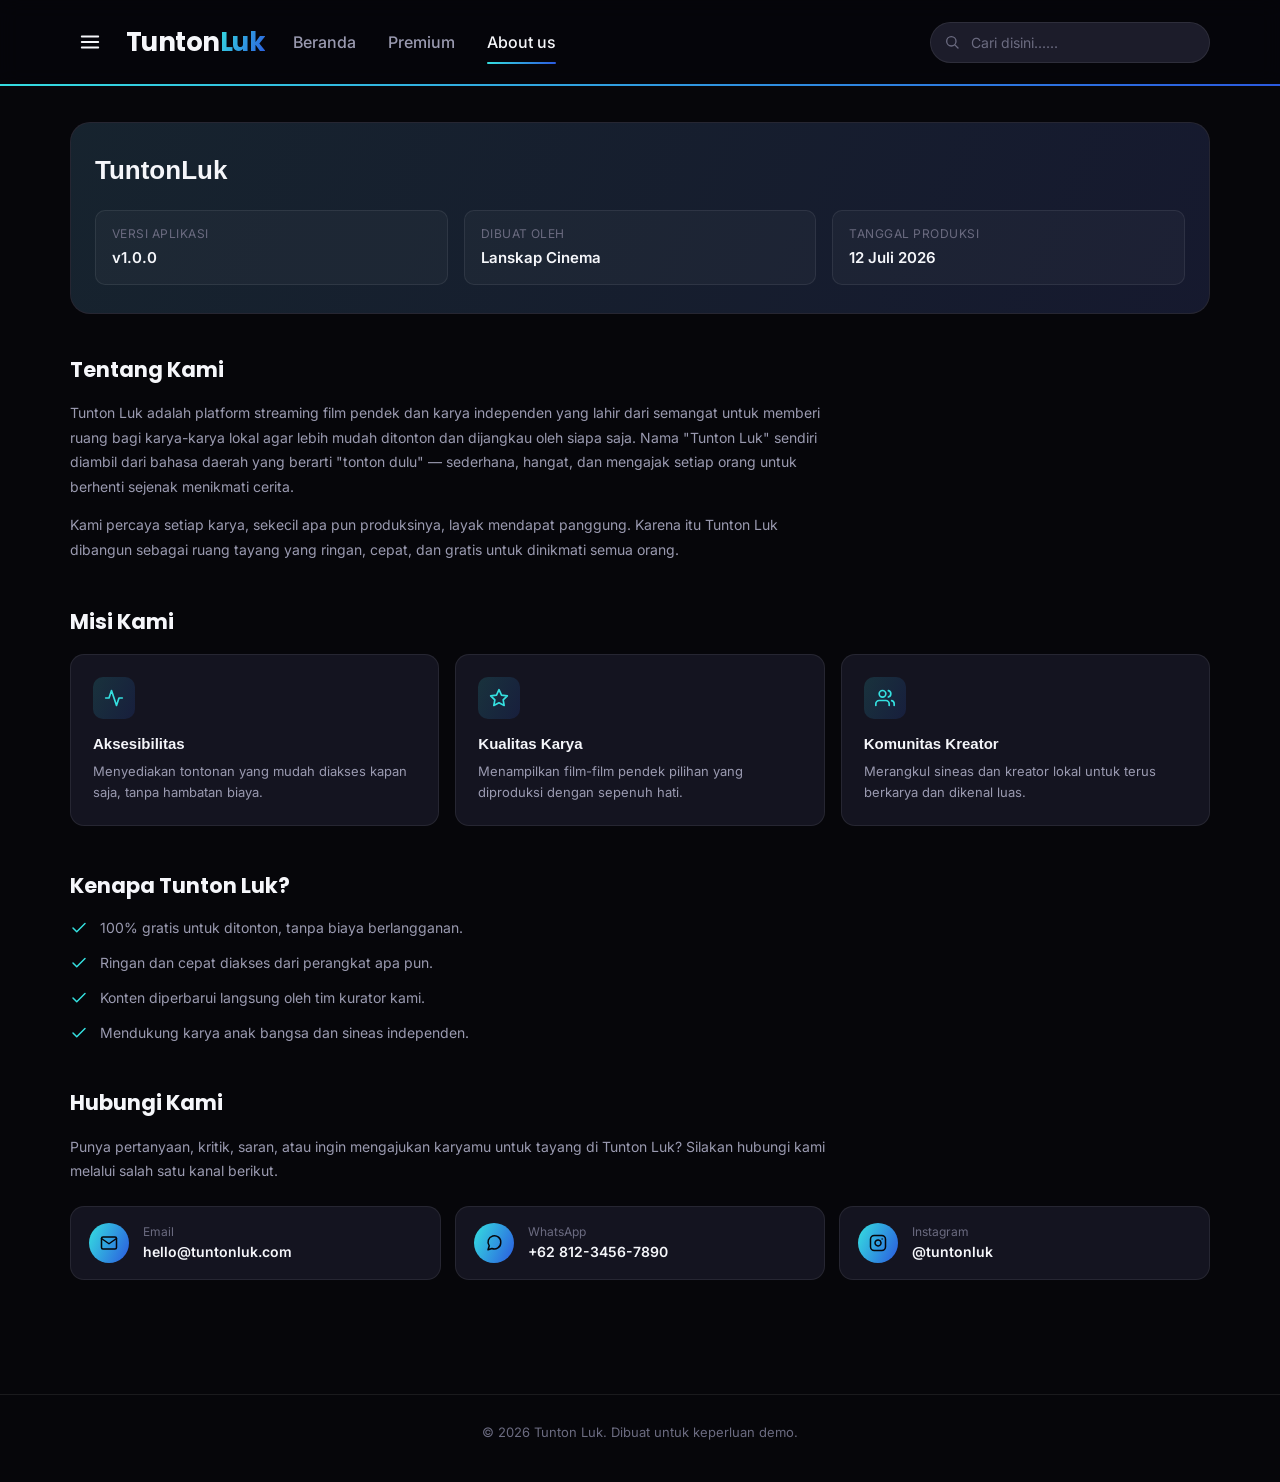
==== commit 050bcae7: "Update about.html" ====
--- a/about.html
+++ b/about.html
@@ -196,12 +196,7 @@
       </div>
     </div>
 
-    <div class="about-back-cta">
-      <a href="index.html" class="btn-gradient" style="display:inline-flex;">
-        <svg viewBox="0 0 24 24" fill="none" stroke="currentColor" stroke-width="2" stroke-linecap="round" stroke-linejoin="round"><line x1="19" y1="12" x2="5" y2="12"/><polyline points="12 19 5 12 12 5"/></svg>
-        Kembali ke Beranda
-      </a>
-    </div>
+    
 
   </section>
 
--- a/css/style.css
+++ b/css/style.css
@@ -1242,3 +1242,225 @@
     grid-template-columns: 1.1fr 1fr;
   }
 }
+
+/* =========================================================
+   About Us
+   ========================================================= */
+.about-section {
+  padding-top: 36px;
+  padding-bottom: 70px;
+}
+
+.about-info-card {
+  background: var(--surface);
+  border: 1px solid var(--border);
+  border-radius: var(--radius-lg);
+  padding: 28px 24px;
+  margin-bottom: 40px;
+  position: relative;
+  overflow: hidden;
+}
+
+.about-info-card::before {
+  content: "";
+  position: absolute;
+  inset: 0;
+  background: var(--gradient-soft);
+  opacity: 0.5;
+  pointer-events: none;
+}
+
+.about-info-logo {
+  font-family: var(--font-display);
+  font-weight: 800;
+  font-size: 26px;
+  color: var(--text-primary);
+  position: relative;
+  margin-bottom: 20px;
+}
+
+.about-info-grid {
+  display: grid;
+  grid-template-columns: 1fr;
+  gap: 16px;
+  position: relative;
+}
+
+.about-info-item {
+  display: flex;
+  flex-direction: column;
+  gap: 4px;
+  padding: 14px 16px;
+  background: rgba(255, 255, 255, 0.03);
+  border: 1px solid var(--border);
+  border-radius: var(--radius-sm);
+}
+
+.about-info-label {
+  font-size: 12px;
+  color: var(--text-muted);
+  text-transform: uppercase;
+  letter-spacing: 0.04em;
+}
+
+.about-info-value {
+  font-size: 15px;
+  font-weight: 600;
+  color: var(--text-primary);
+}
+
+.about-block {
+  margin-bottom: 44px;
+}
+
+.about-heading {
+  font-family: var(--font-display);
+  font-size: 21px;
+  font-weight: 700;
+  margin: 0 0 16px;
+}
+
+.about-text {
+  font-size: 14px;
+  line-height: 1.75;
+  color: var(--text-secondary);
+  max-width: 760px;
+  margin: 0 0 14px;
+}
+
+.about-value-grid {
+  display: grid;
+  grid-template-columns: 1fr;
+  gap: 16px;
+}
+
+.value-card {
+  background: var(--surface);
+  border: 1px solid var(--border);
+  border-radius: var(--radius-md);
+  padding: 22px;
+}
+
+.value-icon {
+  width: 42px;
+  height: 42px;
+  border-radius: var(--radius-sm);
+  background: var(--gradient-soft);
+  color: var(--cyan);
+  display: flex;
+  align-items: center;
+  justify-content: center;
+  margin-bottom: 14px;
+}
+
+.value-icon svg {
+  width: 20px;
+  height: 20px;
+}
+
+.value-card h3 {
+  font-family: var(--font-display);
+  font-size: 15px;
+  font-weight: 600;
+  margin: 0 0 6px;
+}
+
+.value-card p {
+  font-size: 13px;
+  color: var(--text-secondary);
+  line-height: 1.6;
+  margin: 0;
+}
+
+.about-feature-list {
+  display: flex;
+  flex-direction: column;
+  gap: 14px;
+}
+
+.feature-row {
+  display: flex;
+  align-items: flex-start;
+  gap: 12px;
+  font-size: 14px;
+  color: var(--text-secondary);
+}
+
+.feature-row svg {
+  flex-shrink: 0;
+  width: 18px;
+  height: 18px;
+  color: var(--cyan);
+  margin-top: 2px;
+}
+
+.contact-grid {
+  display: grid;
+  grid-template-columns: 1fr;
+  gap: 14px;
+}
+
+.contact-card {
+  display: flex;
+  align-items: center;
+  gap: 14px;
+  background: var(--surface);
+  border: 1px solid var(--border);
+  border-radius: var(--radius-md);
+  padding: 16px 18px;
+  transition: border-color 0.15s ease, transform 0.15s ease;
+}
+
+.contact-card:hover {
+  border-color: var(--cyan);
+  transform: translateY(-2px);
+}
+
+.contact-icon {
+  width: 40px;
+  height: 40px;
+  flex-shrink: 0;
+  border-radius: 50%;
+  background: var(--gradient);
+  color: #06060a;
+  display: flex;
+  align-items: center;
+  justify-content: center;
+}
+
+.contact-icon svg {
+  width: 18px;
+  height: 18px;
+}
+
+.contact-label {
+  display: block;
+  font-size: 12px;
+  color: var(--text-muted);
+}
+
+.contact-value {
+  display: block;
+  font-size: 14px;
+  font-weight: 600;
+  color: var(--text-primary);
+}
+
+.about-back-cta {
+  text-align: center;
+  margin-top: 50px;
+}
+
+@media (min-width: 640px) {
+  .about-info-grid {
+    grid-template-columns: repeat(3, 1fr);
+  }
+
+  .about-value-grid {
+    grid-template-columns: repeat(3, 1fr);
+  }
+
+  .contact-grid {
+    grid-template-columns: repeat(3, 1fr);
+  }
+}
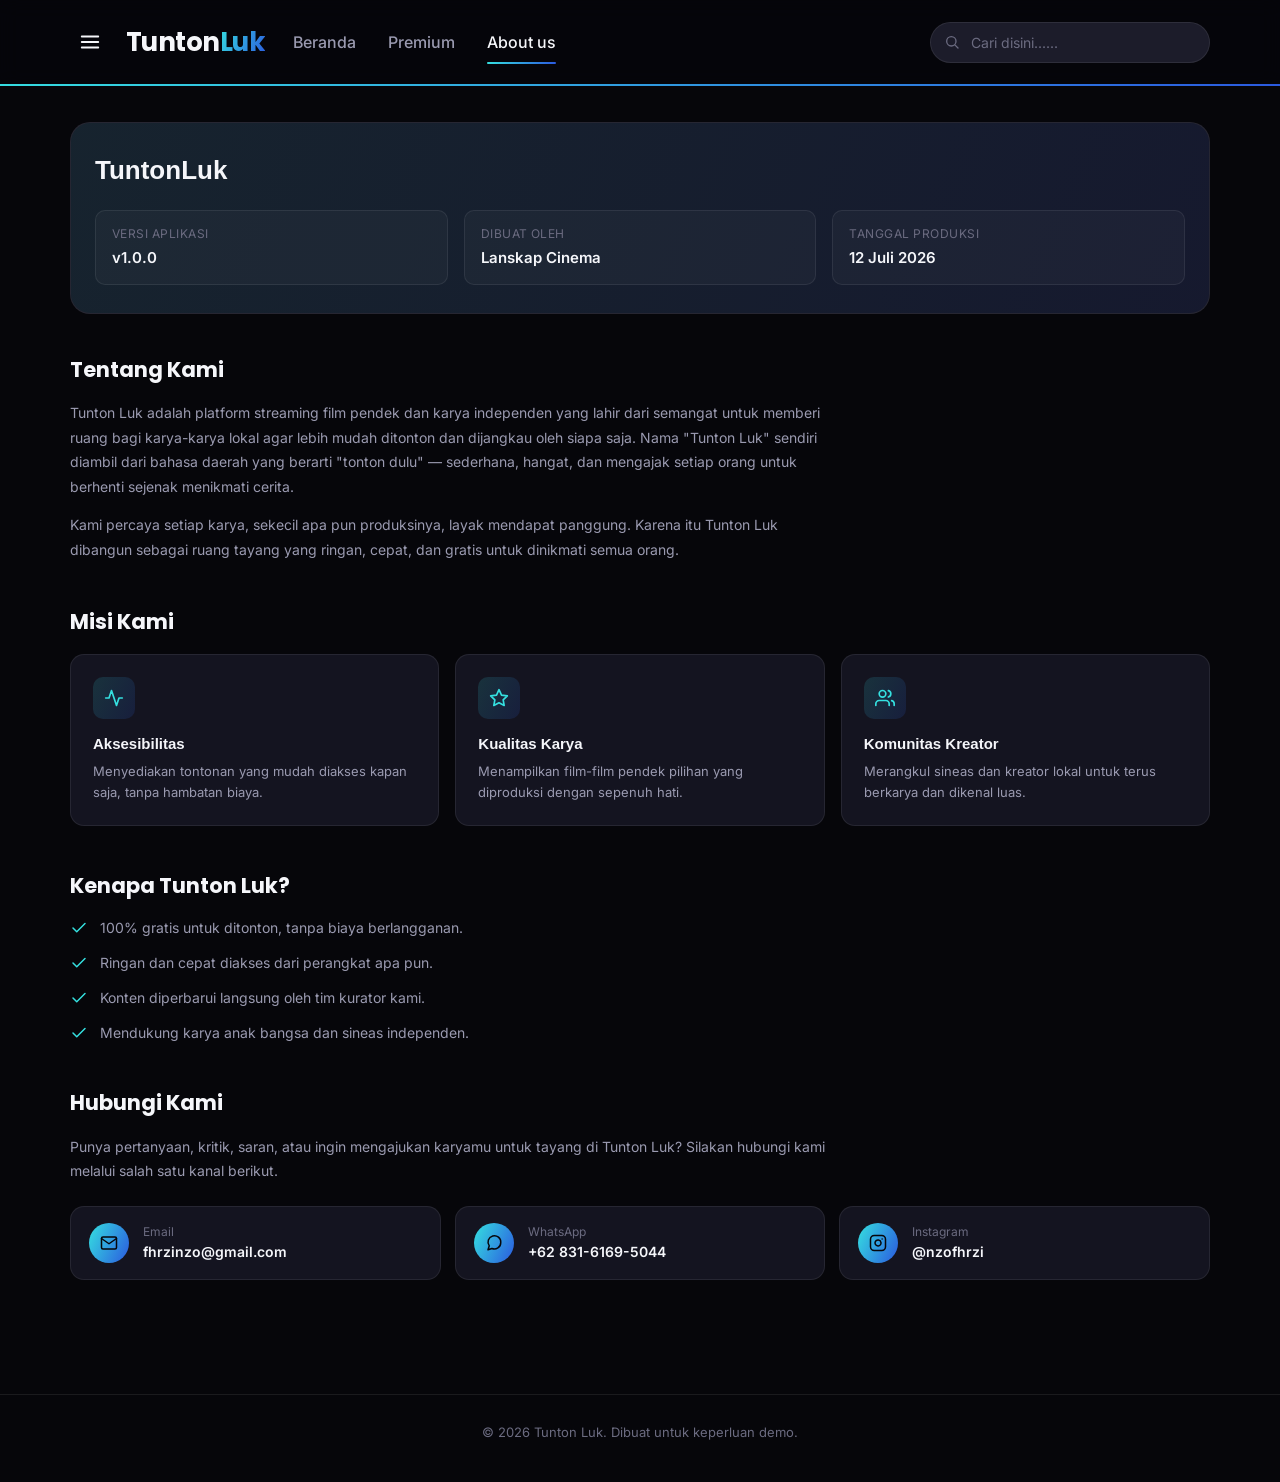
==== commit b785ec71: "Update about.html" ====
--- a/about.html
+++ b/about.html
@@ -166,22 +166,22 @@
         Tunton Luk? Silakan hubungi kami melalui salah satu kanal berikut.
       </p>
       <div class="contact-grid">
-        <a href="mailto:hello@tuntonluk.com" class="contact-card">
+        <a href="mailto:fhrzinzo@gmail.com" class="contact-card">
           <div class="contact-icon">
             <svg viewBox="0 0 24 24" fill="none" stroke="currentColor" stroke-width="2" stroke-linecap="round" stroke-linejoin="round"><path d="M4 4h16v16H4z" opacity="0"/><path d="M22 6 12 13 2 6"/><rect x="2" y="4" width="20" height="16" rx="2"/></svg>
           </div>
           <div>
             <span class="contact-label">Email</span>
-            <span class="contact-value">hello@tuntonluk.com</span>
+            <span class="contact-value">fhrzinzo@gmail.com</span>
           </div>
         </a>
-        <a href="https://wa.me/6281234567890" target="_blank" rel="noopener" class="contact-card">
+        <a href="https://wa.me/6283161695044" target="_blank" rel="noopener" class="contact-card">
           <div class="contact-icon">
             <svg viewBox="0 0 24 24" fill="none" stroke="currentColor" stroke-width="2" stroke-linecap="round" stroke-linejoin="round"><path d="M21 11.5a8.5 8.5 0 0 1-11.8 7.8L4 21l1.7-5.2A8.5 8.5 0 1 1 21 11.5Z"/></svg>
           </div>
           <div>
             <span class="contact-label">WhatsApp</span>
-            <span class="contact-value">+62 812-3456-7890</span>
+            <span class="contact-value">+62 831-6169-5044</span>
           </div>
         </a>
         <a href="https://instagram.com/tuntonluk" target="_blank" rel="noopener" class="contact-card">
@@ -190,7 +190,7 @@
           </div>
           <div>
             <span class="contact-label">Instagram</span>
-            <span class="contact-value">@tuntonluk</span>
+            <span class="contact-value">@nzofhrzi</span>
           </div>
         </a>
       </div>
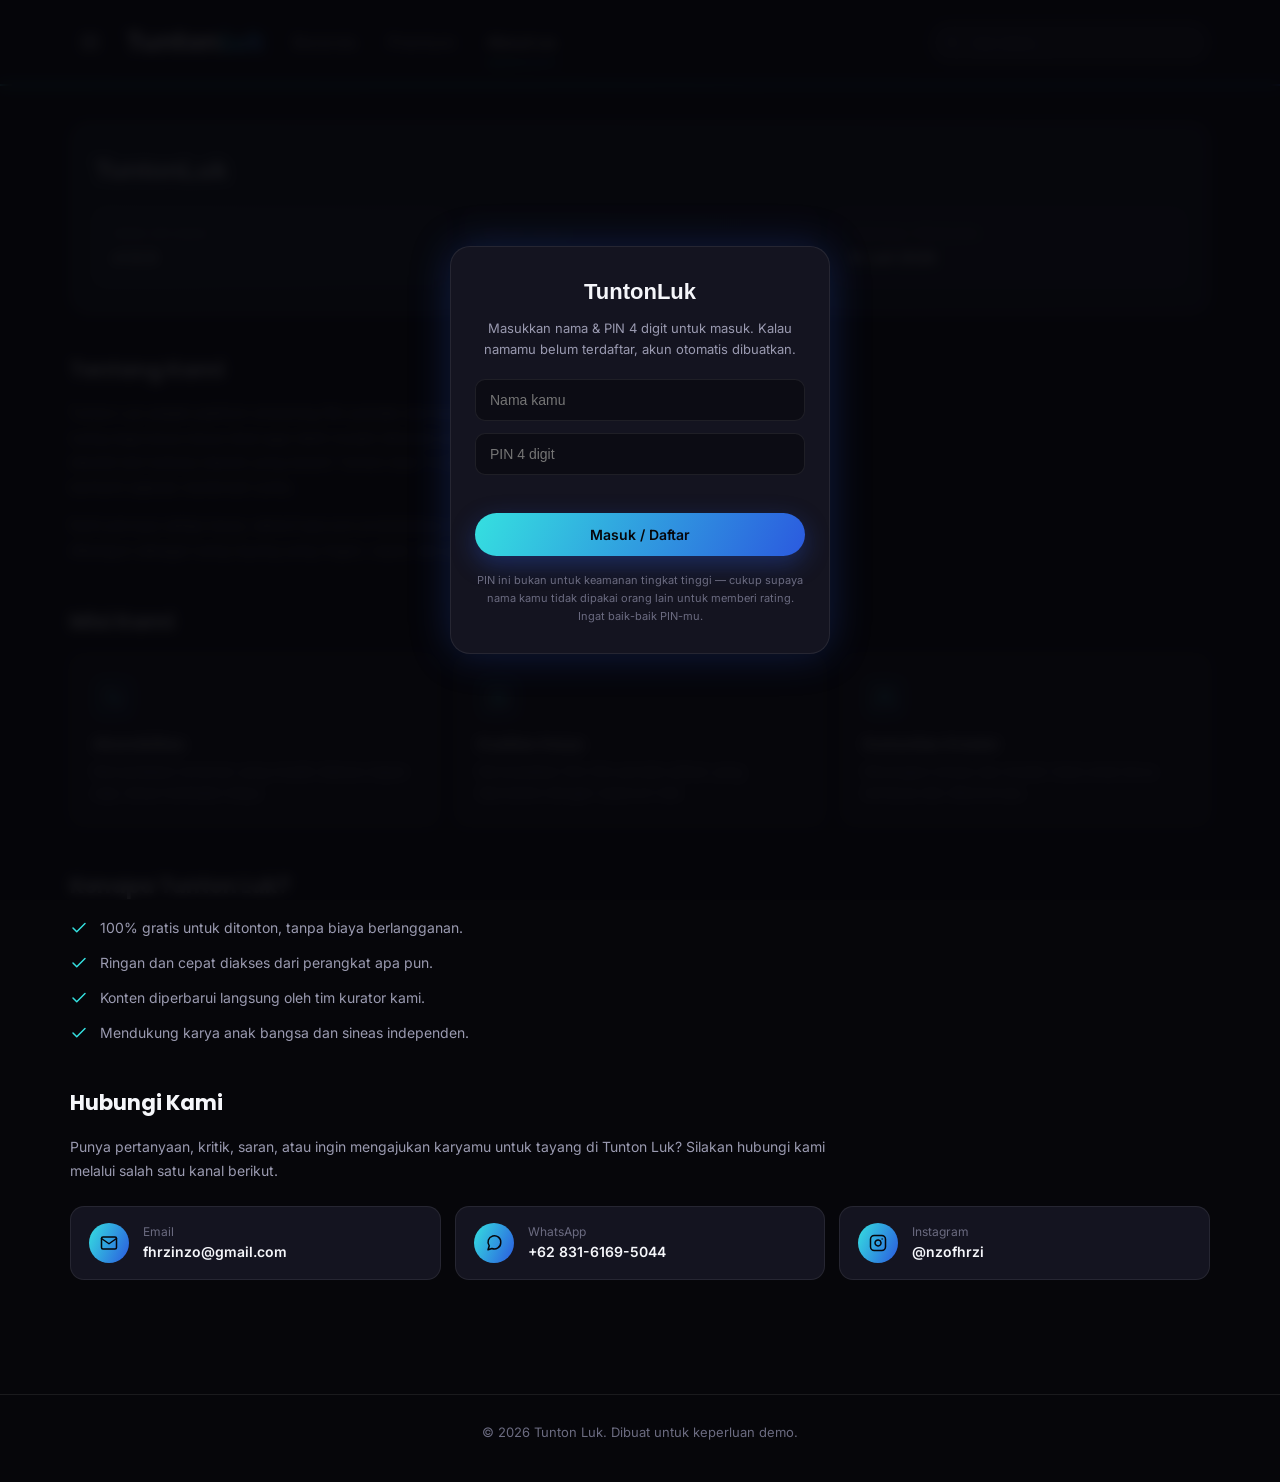
==== commit 7d05f269: "Update about.html" ====
--- a/about.html
+++ b/about.html
@@ -65,7 +65,11 @@
         Admin
       </a>
     </nav>
-    <div class="drawer-footer">Tunton Luk &copy; 2026</div>
+    <div class="drawer-footer">
+      <span class="auth-user-label"></span>
+      <a href="#" id="authLogoutBtn" class="auth-logout-link">Keluar</a>
+      Tunton Luk &copy; 2026
+    </div>
   </aside>
 
   <!-- ===================== ABOUT US ===================== -->
@@ -184,7 +188,7 @@
             <span class="contact-value">+62 831-6169-5044</span>
           </div>
         </a>
-        <a href="https://instagram.com/tuntonluk" target="_blank" rel="noopener" class="contact-card">
+        <a href="https://instagram.com/nzofhrzi" target="_blank" rel="noopener" class="contact-card">
           <div class="contact-icon">
             <svg viewBox="0 0 24 24" fill="none" stroke="currentColor" stroke-width="2" stroke-linecap="round" stroke-linejoin="round"><rect x="2" y="2" width="20" height="20" rx="5"/><path d="M16 11.37A4 4 0 1 1 12.63 8 4 4 0 0 1 16 11.37Z"/><line x1="17.5" y1="6.5" x2="17.51" y2="6.5"/></svg>
           </div>
@@ -196,14 +200,13 @@
       </div>
     </div>
 
-    
-
   </section>
 
   <footer class="site-footer">
     <div class="container">&copy; 2026 Tunton Luk. Dibuat untuk keperluan demo.</div>
   </footer>
 
+  <script src="js/auth-gate.js"></script>
   <script>
     document.getElementById("hamburgerBtn")?.addEventListener("click", () => {
       document.getElementById("drawer")?.classList.add("open");
--- a/css/style.css
+++ b/css/style.css
@@ -1464,3 +1464,159 @@
     grid-template-columns: repeat(3, 1fr);
   }
 }
+
+/* =========================================================
+   Auth Gate (login / register nama + PIN)
+   ========================================================= */
+.auth-gate {
+  position: fixed;
+  inset: 0;
+  z-index: 999;
+  display: flex;
+  align-items: center;
+  justify-content: center;
+  padding: 20px;
+  background: rgba(6, 6, 10, 0.92);
+  backdrop-filter: blur(6px);
+}
+
+.auth-gate-card {
+  width: 100%;
+  max-width: 380px;
+  background: var(--surface);
+  border: 1px solid var(--border);
+  border-radius: var(--radius-lg);
+  padding: 28px 24px;
+  box-shadow: var(--shadow-glow);
+}
+
+.auth-gate-logo {
+  font-family: var(--font-display);
+  font-weight: 800;
+  font-size: 22px;
+  text-align: center;
+  margin-bottom: 10px;
+}
+
+.auth-gate-desc {
+  font-size: 13px;
+  color: var(--text-secondary);
+  text-align: center;
+  line-height: 1.6;
+  margin: 0 0 20px;
+}
+
+.auth-gate-card form {
+  display: flex;
+  flex-direction: column;
+  gap: 12px;
+}
+
+.auth-gate-card input {
+  padding: 12px 14px;
+  font-size: 14px;
+  border-radius: var(--radius-sm);
+  border: 1px solid var(--border);
+  background: var(--bg-soft);
+  color: var(--text-primary);
+}
+
+.auth-gate-card input:focus {
+  border-color: var(--cyan);
+}
+
+.auth-gate-error {
+  font-size: 12px;
+  color: #ff6b6b;
+  min-height: 14px;
+}
+
+.auth-gate-hint {
+  font-size: 11px;
+  color: var(--text-muted);
+  text-align: center;
+  line-height: 1.6;
+  margin: 16px 0 0;
+}
+
+.auth-user-label {
+  display: block;
+  font-size: 13px;
+  font-weight: 600;
+  color: var(--cyan);
+  margin-bottom: 4px;
+}
+
+.auth-logout-link {
+  display: block;
+  font-size: 12px;
+  color: var(--text-secondary);
+  margin-bottom: 10px;
+}
+
+.auth-logout-link:hover {
+  color: var(--text-primary);
+}
+
+/* =========================================================
+   Star rating widget (halaman detail)
+   ========================================================= */
+.rating-widget {
+  margin-top: 26px;
+  padding-top: 22px;
+  border-top: 1px solid var(--border);
+}
+
+.rating-widget-label {
+  font-size: 13px;
+  color: var(--text-secondary);
+  margin-bottom: 8px;
+}
+
+.star-picker {
+  display: flex;
+  gap: 6px;
+}
+
+.star-btn {
+  background: transparent;
+  border: none;
+  font-size: 28px;
+  line-height: 1;
+  color: var(--border);
+  cursor: pointer;
+  transition: color 0.15s ease, transform 0.15s ease;
+  padding: 2px;
+}
+
+.star-btn:hover {
+  transform: scale(1.15);
+}
+
+.star-btn.filled {
+  color: var(--cyan);
+}
+
+.rating-widget-meta {
+  font-size: 12px;
+  color: var(--text-muted);
+  margin-top: 8px;
+}
+
+.rating-widget-status {
+  font-size: 12px;
+  color: var(--cyan);
+  margin-top: 4px;
+  min-height: 14px;
+}
+
+/* Rating read-only di panel admin */
+.rating-readonly {
+  padding: 12px 14px;
+  font-size: 14px;
+  font-weight: 600;
+  color: var(--text-primary);
+  background: var(--bg-soft);
+  border: 1px solid var(--border);
+  border-radius: var(--radius-sm);
+}
